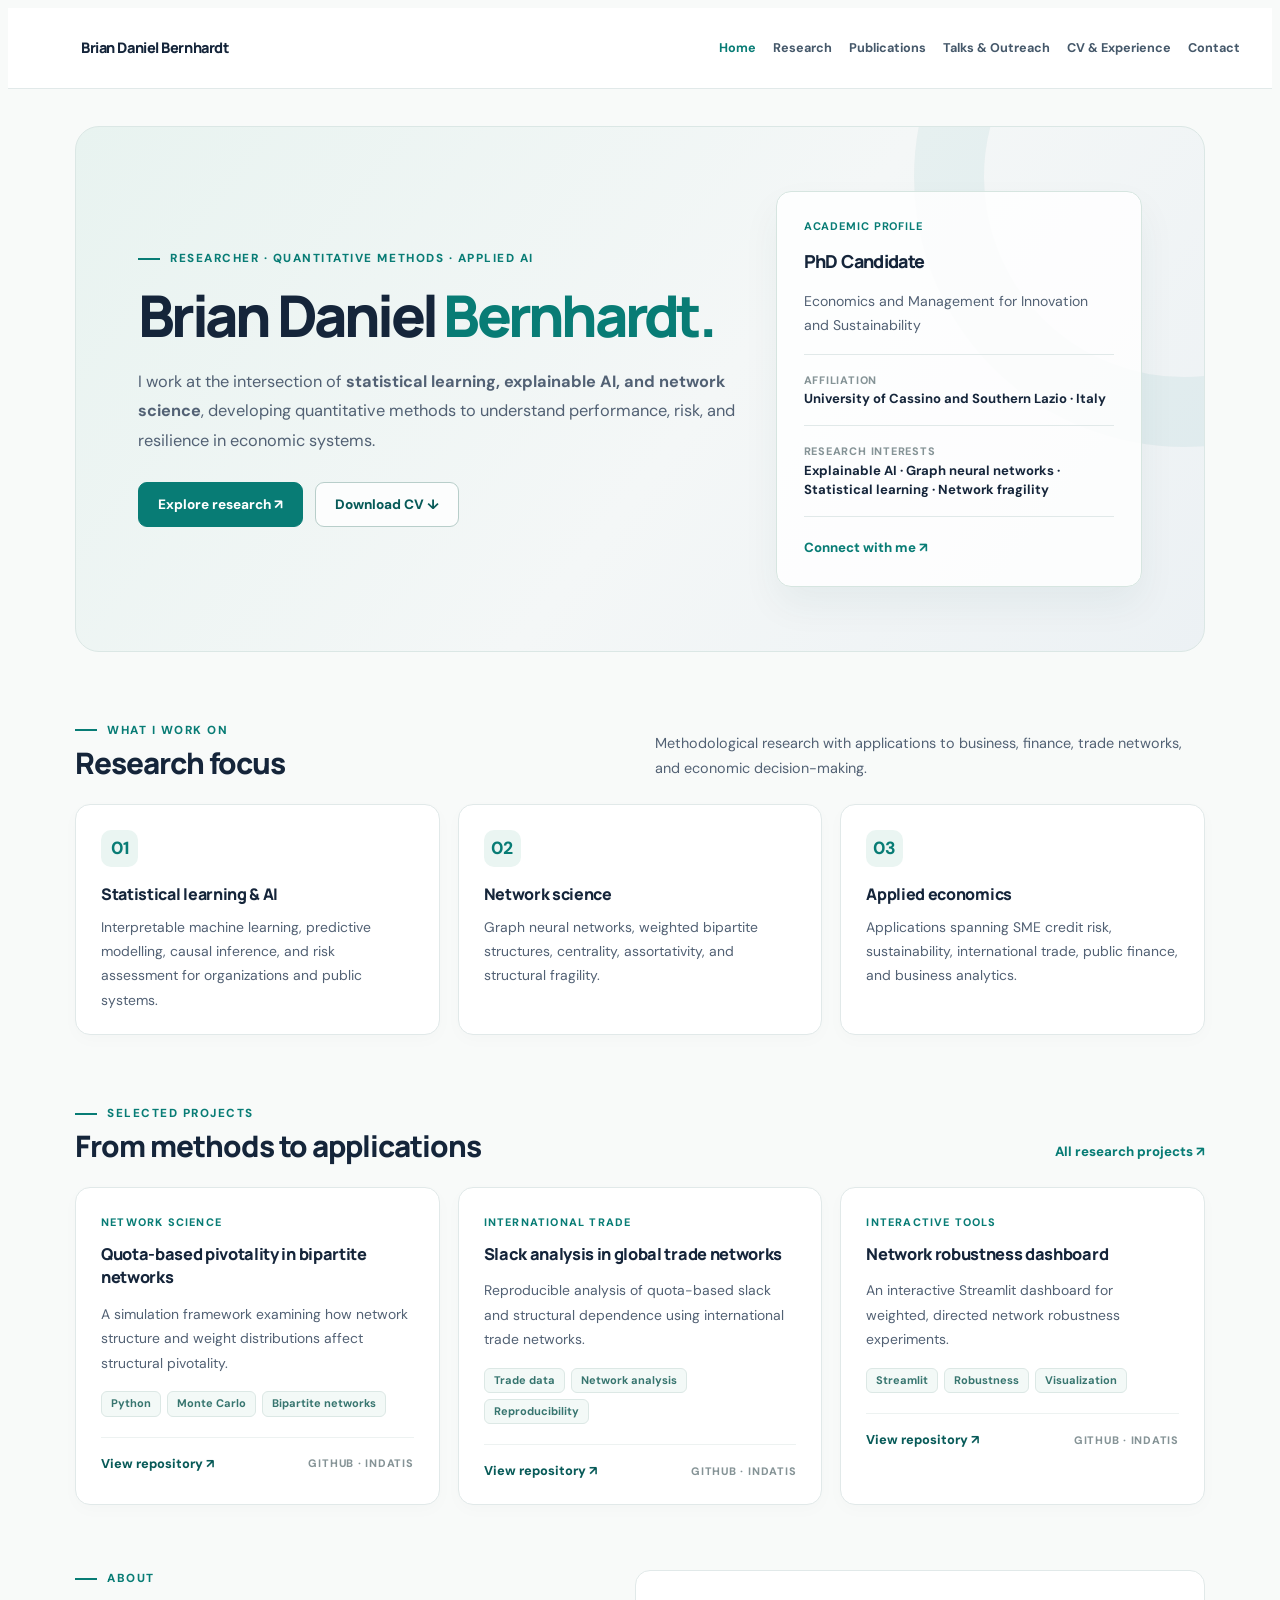
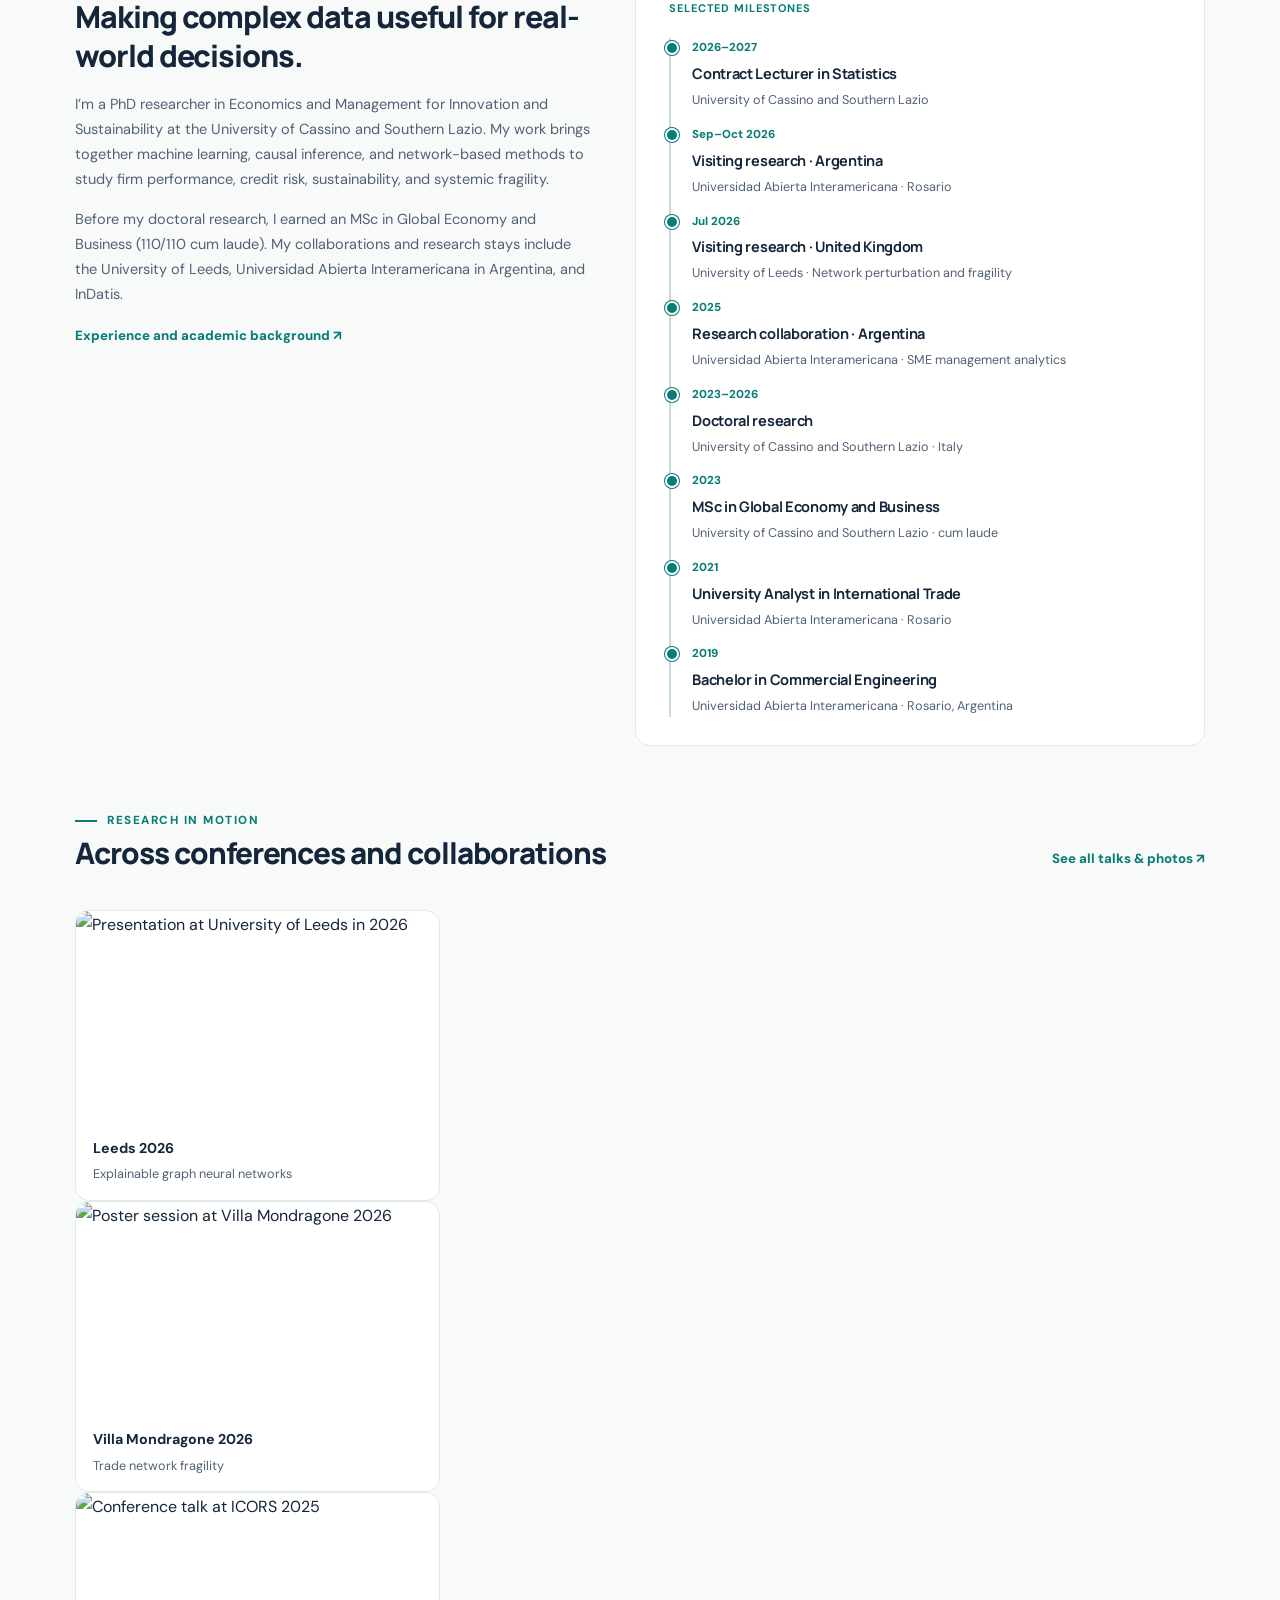
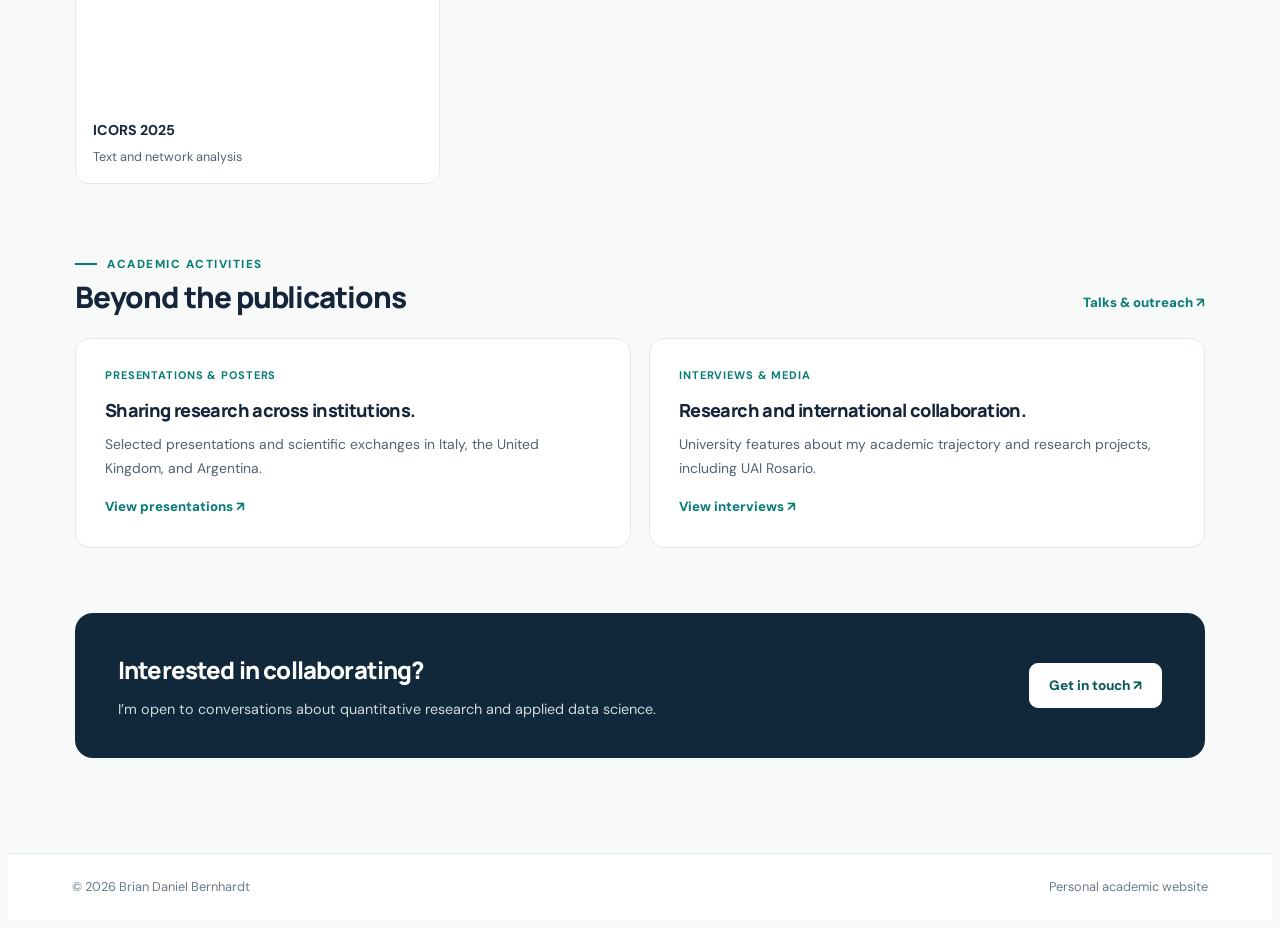
==== index.html @ ac64e8a2 "Add files via upload" ====
<!doctype html><html lang="en"><head><meta charset="utf-8"/><meta name="viewport" content="width=device-width, initial-scale=1"/><meta name="description" content="Academic website of Brian Daniel Bernhardt"/><title>Brian Daniel Bernhardt | Home</title><link rel="icon" href="assets/favicon.svg" type="image/svg+xml"/><link rel="stylesheet" href="styles.css"/><style>.preview-navbar{background:white;border-bottom:1px solid #e1e9e9;min-height:80px;display:flex;align-items:center;position:sticky;top:0;z-index:3}.preview-nav-inner{max-width:1200px;width:100%;margin:auto;display:flex;align-items:center;justify-content:space-between;padding:12px 26px;gap:13px}.preview-nav-brand{display:flex;align-items:center;gap:11px;font-weight:800;color:#15253a;font-family:Manrope,sans-serif;letter-spacing:-.03em;white-space:nowrap;font-size:.91rem}.preview-nav-brand img{width:30px}.preview-nav-links{display:flex;gap:17px;align-items:center}.preview-nav-links a:hover,.preview-nav-links a.active{color:#087c75}.preview-nav-links a{font-size:.79rem;font-weight:700;color:#45586a}.preview-footer{background:white;border-top:1px solid #e1e9e9;padding:22px 5vw;color:#6a7b89;font-size:.8rem;display:flex;justify-content:space-between}@media(max-width:850px){.preview-nav-inner{flex-wrap:wrap;justify-content:center;padding:14px}.preview-nav-links{gap:13px;flex-wrap:wrap;justify-content:center}.preview-nav-brand{font-size:.88rem}.preview-footer{flex-wrap:wrap;gap:5px}}</style></head><body><header class="preview-navbar"><div class="preview-nav-inner"><a class="preview-nav-brand" href="index.html"><img alt="" src="assets/favicon.svg"/>Brian Daniel Bernhardt</a><nav class="preview-nav-links"><a class="active" href="index.html">Home</a><a class="" href="research.html">Research</a><a class="" href="publications.html">Publications</a><a class="" href="talks.html">Talks & Outreach</a><a class="" href="cv.html">CV & Experience</a><a class="" href="contact.html">Contact</a></nav></div></header><main id="quarto-content"><main class="content"><div class="page-frame">
<section class="hero">
<div>
<div class="eyebrow">
Researcher · Quantitative methods · Applied AI
</div>
<h1 class="hero-title">
Brian Daniel <span>Bernhardt.</span>
</h1>
<p class="hero-lead">
I work at the intersection of <strong>statistical learning, explainable
AI, and network science</strong>, developing quantitative methods to
understand performance, risk, and resilience in economic systems.
</p>
<div class="hero-actions">
<a class="btn-primary-site" href="research.html">Explore research
↗</a><a class="btn-secondary-site" href="assets/Brian_Bernhardt_CV_2026.pdf" target="_blank">Download
CV ↓</a>
</div>
</div>
<aside class="hero-aside">
<div class="mono">
Academic profile
</div>
<h3>
PhD Candidate
</h3>
<p>
Economics and Management for Innovation and Sustainability
</p>
<div class="mini-divider">

</div>
<div class="quick-label">
Affiliation
</div>
<div class="quick-value">
University of Cassino and Southern Lazio · Italy
</div>
<div class="mini-divider">

</div>
<div class="quick-label">
Research interests
</div>
<div class="quick-value">
Explainable AI · Graph neural networks · Statistical learning · Network
fragility
</div>
<div class="mini-divider">

</div>
<a href="contact.html" class="section-link">Connect with me ↗</a>
</aside>
</section>
<div class="section-heading">
<div>
<div class="eyebrow">
What I work on
</div>
<h2>
Research focus
</h2>
</div>
<p>
Methodological research with applications to business, finance, trade
networks, and economic decision-making.
</p>
</div>
<div class="card-grid">
<div class="theme-card">
<span class="card-icon">01</span>
<h3>
Statistical learning &amp; AI
</h3>
<p>
Interpretable machine learning, predictive modelling, causal inference,
and risk assessment for organizations and public systems.
</p>
</div>
<div class="theme-card">
<span class="card-icon">02</span>
<h3>
Network science
</h3>
<p>
Graph neural networks, weighted bipartite structures, centrality,
assortativity, and structural fragility.
</p>
</div>
<div class="theme-card">
<span class="card-icon">03</span>
<h3>
Applied economics
</h3>
<p>
Applications spanning SME credit risk, sustainability, international
trade, public finance, and business analytics.
</p>
</div>
</div>
<div class="section-heading">
<div>
<div class="eyebrow">
Selected projects
</div>
<h2>
From methods to applications
</h2>
</div>
<a class="section-link" href="research.html">All research projects ↗</a>
</div>
<div class="card-grid">
<div class="work-card">
<div class="category">
Network science
</div>
<h3>
Quota-based pivotality in bipartite networks
</h3>
<p>
A simulation framework examining how network structure and weight
distributions affect structural pivotality.
</p>
<div class="tags">
<span class="tag">Python</span><span class="tag">Monte Carlo</span><span
class="tag">Bipartite networks</span>
</div>
<div class="card-footer">
<a href="https://github.com/indatis/bipartite-tail-pivotality" target="_blank" rel="noopener">View
repository ↗</a><span class="quick-label">GitHub · Indatis</span>
</div>
</div>
<div class="work-card">
<div class="category">
International trade
</div>
<h3>
Slack analysis in global trade networks
</h3>
<p>
Reproducible analysis of quota-based slack and structural dependence
using international trade networks.
</p>
<div class="tags">
<span class="tag">Trade data</span><span class="tag">Network
analysis</span><span class="tag">Reproducibility</span>
</div>
<div class="card-footer">
<a href="https://github.com/indatis/slack-analysis-trade-networks-2023" target="_blank" rel="noopener">View
repository ↗</a><span class="quick-label">GitHub · Indatis</span>
</div>
</div>
<div class="work-card">
<div class="category">
Interactive tools
</div>
<h3>
Network robustness dashboard
</h3>
<p>
An interactive Streamlit dashboard for weighted, directed network
robustness experiments.
</p>
<div class="tags">
<span class="tag">Streamlit</span><span
class="tag">Robustness</span><span class="tag">Visualization</span>
</div>
<div class="card-footer">
<a href="https://github.com/indatis/network-robustness-dashboard-v2" target="_blank" rel="noopener">View
repository ↗</a><span class="quick-label">GitHub · Indatis</span>
</div>
</div>
</div>
<div class="bio-panel">
<div>
<div class="eyebrow">
About
</div>
<h2>
Making complex data useful for real-world decisions.
</h2>
<p>
I’m a PhD researcher in Economics and Management for Innovation and
Sustainability at the University of Cassino and Southern Lazio. My work
brings together machine learning, causal inference, and network-based
methods to study firm performance, credit risk, sustainability, and
systemic fragility.
</p>
<p>
Before my doctoral research, I earned an MSc in Global Economy and
Business (110/110 cum laude). My collaborations and research stays
include the University of Leeds, Universidad Abierta Interamericana in
Argentina, and InDatis.
</p>
<a class="section-link" href="cv.html">Experience and academic
background ↗</a>
</div>
<aside>
<div class="mono" style="margin-bottom:20px">
Selected milestones
</div>
<div class="milestone">
<div class="year">
2026–2027
</div>
<h4>
Contract Lecturer in Statistics
</h4>
<p>
University of Cassino and Southern Lazio
</p>
</div>
<div class="milestone">
<div class="year">
Sep–Oct 2026
</div>
<h4>
Visiting research · Argentina
</h4>
<p>
Universidad Abierta Interamericana · Rosario
</p>
</div>
<div class="milestone">
<div class="year">
Jul 2026
</div>
<h4>
Visiting research · United Kingdom
</h4>
<p>
University of Leeds · Network perturbation and fragility
</p>
</div>
<div class="milestone">
<div class="year">
2025
</div>
<h4>
Research collaboration · Argentina
</h4>
<p>
Universidad Abierta Interamericana · SME management analytics
</p>
</div>
<div class="milestone">
<div class="year">
2023–2026
</div>
<h4>
Doctoral research
</h4>
<p>
University of Cassino and Southern Lazio · Italy
</p>
</div>
<div class="milestone">
<div class="year">
2023
</div>
<h4>
MSc in Global Economy and Business
</h4>
<p>
University of Cassino and Southern Lazio · cum laude
</p>
</div>
<div class="milestone">
<div class="year">
2021
</div>
<h4>
University Analyst in International Trade
</h4>
<p>
Universidad Abierta Interamericana · Rosario
</p>
</div>
<div class="milestone">
<div class="year">
2019
</div>
<h4>
Bachelor in Commercial Engineering
</h4>
<p>
Universidad Abierta Interamericana · Rosario, Argentina
</p>
</div>
</aside>
</div>
<div class="section-heading home-photo-heading">
<div>
<div class="eyebrow">
Research in motion
</div>
<h2>
Across conferences and collaborations
</h2>
</div>
<a class="section-link" href="talks.html">See all talks &amp; photos
↗</a>
</div>
<div class="home-photo-strip">
<p><a href="talks.html#gallery"><img src="assets/gallery/leeds-workshop-2026.webp" alt="Presentation at University of Leeds in 2026" loading="lazy" style="object-position:center 48%"/><span><strong>Leeds
2026</strong>Explainable graph neural networks</span></a>
<a href="talks.html#gallery"><img src="assets/gallery/villa-mondragone-2026.webp" alt="Poster session at Villa Mondragone 2026" loading="lazy" style="object-position:center 42%"/><span><strong>Villa
Mondragone 2026</strong>Trade network fragility</span></a>
<a href="talks.html#gallery"><img src="assets/gallery/icors-2025.webp" alt="Conference talk at ICORS 2025" loading="lazy" style="object-position:center 48%"/><span><strong>ICORS
2025</strong>Text and network analysis</span></a></p>
</div>
<div class="section-heading talks-teaser-heading">
<div>
<div class="eyebrow">
Academic activities
</div>
<h2>
Beyond the publications
</h2>
</div>
<a class="section-link" href="talks.html">Talks &amp; outreach ↗</a>
</div>
<div class="outreach-teaser">
<div>
<div class="mono">
Presentations &amp; posters
</div>
<h3>
Sharing research across institutions.
</h3>
<p>
Selected presentations and scientific exchanges in Italy, the United
Kingdom, and Argentina.
</p>
<a class="section-link" href="talks.html#presentations">View
presentations ↗</a>
</div>
<div>
<div class="mono">
Interviews &amp; media
</div>
<h3>
Research and international collaboration.
</h3>
<p>
University features about my academic trajectory and research projects,
including UAI Rosario.
</p>
<a class="section-link" href="talks.html#media">View interviews ↗</a>
</div>
</div>
<section class="cta">
<div>
<h2>
Interested in collaborating?
</h2>
<p>
I’m open to conversations about quantitative research and applied data
science.
</p>
</div>
<a class="btn-secondary-site" href="contact.html">Get in touch ↗</a>
</section>
</div>
</main></main><footer class="preview-footer"><span>© 2026 Brian Daniel Bernhardt</span><span>Personal academic website</span></footer></body></html>
---- styles.css ----
@import url('https://fonts.googleapis.com/css2?family=DM+Sans:wght@400;500;600;700&family=Manrope:wght@400;500;600;700;800&display=swap');
:root { --ink: #15253a; --slate: #526174; --muted: #6a7b89; --accent: #087c75; --accent-dark: #075a58; --accent-pale: #eaf5f2; --paper: #f8faf9; --stroke: #e1e9e9; --white: #ffffff; --soft: #f0f5f4; }
html {scroll-behavior:smooth;}
body {background:var(--paper);color:var(--ink);font-family:'DM Sans', system-ui, -apple-system, sans-serif; font-size:16px; line-height:1.72;}
a {color:var(--accent-dark);text-decoration:none;} a:hover {color:#065b55;text-decoration:none;}
h1,h2,h3,h4,h5,.navbar-brand {font-family:'Manrope',sans-serif;letter-spacing:-.035em;}
h1,h2,h3 {font-weight:800;color:var(--ink)}
body .navbar {background:rgba(255,255,255,.97)!important;border-bottom:1px solid var(--stroke);box-shadow:none!important;min-height:77px;padding:.8rem 1.1rem;}
body .navbar .navbar-brand {font-size:1.05rem;font-weight:800;color:var(--ink)!important;letter-spacing:-.03em;}
body .navbar .nav-link {font-size:.88rem;font-weight:700;color:#45586a!important;margin:0 .27rem;}
body .navbar .nav-link:hover, body .navbar .nav-link.active {color:var(--accent)!important;}
body .navbar .navbar-logo {max-height:29px;}
.page-frame {max-width:1130px;margin:0 auto;padding:37px 32px 95px;}
#quarto-content main.content {padding-top:0;padding-bottom:0;}
#quarto-content {min-height:calc(100vh - 155px);}
#title-block-header {display:none;}
body .nav-footer {border-top:1px solid var(--stroke);background:var(--white);color:var(--slate);font-size:.84rem;padding:14px 2rem;}
.eyebrow {display:flex;align-items:center;gap:10px;text-transform:uppercase;color:var(--accent);letter-spacing:.13em;font-size:.73rem;font-weight:800;line-height:1.45;}
.eyebrow:before {content:'';width:22px;height:2px;background:var(--accent);display:inline-block;}
.hero {position:relative;overflow:hidden;background:linear-gradient(128deg,#e8f3f0 0%,#f4f7f7 55%,#ecf1f4 100%);border:1px solid #dbe7e5;border-radius:24px;display:grid;grid-template-columns:1.55fr .95fr;gap:40px;padding:64px 62px;min-height:390px;align-items:center;}
.hero:after {content:'';position:absolute;border-radius:50%;width:400px;height:400px;right:-250px;top:-220px;border:70px solid rgba(8,124,117,.06);pointer-events:none;}
.hero-title {font-family:'Manrope', sans-serif;font-size:clamp(2.4rem,4.5vw,4.45rem);font-weight:800;line-height:1.07;letter-spacing:-.065em;margin:18px 0 20px;color:var(--ink);}
.hero-title span {color:var(--accent);}
.hero-lead {font-size:1.02rem;line-height:1.82;color:var(--slate);max-width:620px;margin-bottom:26px;}
.hero-actions,.action-links {display:flex;gap:12px;flex-wrap:wrap;}
.btn-primary-site,.btn-secondary-site {display:inline-flex;align-items:center;justify-content:center;gap:9px;font-size:.85rem;line-height:1.3;padding:13px 19px;border-radius:9px;border:1px solid var(--accent);font-weight:800;transition:transform .15s ease,background .15s ease;}
.btn-primary-site {background:var(--accent);color:white!important;}
.btn-primary-site:hover {background:var(--accent-dark);transform:translateY(-1px);color:white!important;}
.btn-secondary-site {background:rgba(255,255,255,.8);color:var(--accent-dark)!important;border-color:#b8ceca;}
.btn-secondary-site:hover {background:white;transform:translateY(-1px);}
.hero-aside {position:relative;z-index:1;background:rgba(255,255,255,.85);padding:25px 27px;border:1px solid #d6e5e0;box-shadow:0 18px 38px rgba(16,64,69,.055);border-radius:15px;}
.mono {font-weight:700;letter-spacing:.08em;font-size:.69rem;text-transform:uppercase;color:var(--accent);}
.hero-aside h3 {font-size:1.12rem;margin:10px 0 13px;}
.hero-aside p {font-size:.88rem;color:var(--slate);margin:0 0 13px;line-height:1.7;}
.mini-divider {border-top:1px solid var(--stroke);margin:16px 0;}
.quick-label {font-size:.68rem;font-weight:800;letter-spacing:.07em;text-transform:uppercase;color:#859396;}
.quick-value {font-size:.82rem;color:var(--ink);font-weight:700;line-height:1.5;}
.section-heading {display:flex;justify-content:space-between;align-items:end;gap:16px;margin:70px 0 23px;}
.section-heading h2 {font-size:1.85rem;line-height:1.25;margin:5px 0 0;}
.section-heading p {font-size:.9rem;color:var(--slate);max-width:550px;margin:0;}
.section-link {font-size:.83rem;font-weight:800;color:var(--accent);white-space:nowrap;}
.card-grid {display:grid;grid-template-columns:repeat(3,minmax(0,1fr));gap:18px;}
.card-grid.two {grid-template-columns:repeat(2,minmax(0,1fr));}
.theme-card,.work-card,.text-card {background:white;border:1px solid var(--stroke);border-radius:15px;padding:25px 25px 22px;box-shadow:0 5px 18px rgba(17,35,48,.018);}
.theme-card .card-icon {display:inline-flex;align-items:center;justify-content:center;width:37px;height:37px;border-radius:10px;color:var(--accent);background:var(--accent-pale);font-size:1.1rem;font-weight:800;}
.theme-card h3,.work-card h3,.text-card h3 {font-size:1rem;line-height:1.45;letter-spacing:-.02em;margin:16px 0 9px;}
.theme-card p,.work-card p,.text-card p {color:var(--slate);font-size:.87rem;line-height:1.75;margin:0;}
.work-card .category,.pub-category {font-size:.68rem;letter-spacing:.11em;text-transform:uppercase;color:var(--accent);font-weight:800;}
.work-card h3 {font-size:1.02rem;margin:11px 0 12px;}
.work-card .card-footer {display:flex;justify-content:space-between;align-items:center;gap:12px;margin-top:20px;border-top:1px solid #edf2f1;padding-top:15px;}
.work-card .card-footer a {font-size:.8rem;font-weight:800;}
.tags {display:flex;gap:6px;flex-wrap:wrap;margin:16px 0 4px;}
.tag {border:1px solid #dce8e5;background:#f3f9f7;padding:4px 9px;border-radius:6px;font-weight:700;color:#37756f;font-size:.69rem;line-height:1.4;}
.bio-panel {margin-top:65px;display:grid;grid-template-columns:1fr 1.1fr;gap:42px;align-items:start;}
.bio-panel h2 {font-size:1.9rem;line-height:1.26;margin:11px 0 17px;}
.bio-panel p {color:var(--slate);font-size:.91rem;}
.bio-panel aside {background:white;border:1px solid var(--stroke);padding:28px 33px;border-radius:15px;}
.milestone {position:relative;padding-left:21px;border-left:2px solid #c8dbd8;margin:0;padding-bottom:19px;}
.milestone:last-child {padding-bottom:0;}
.milestone:before {content:'';position:absolute;left:-6px;top:3px;width:10px;height:10px;background:var(--accent);border:2px solid white;border-radius:100%;box-shadow:0 0 0 1px var(--accent);}
.milestone .year {font-size:.72rem;font-weight:800;color:var(--accent);}
.milestone h4 {font-size:.91rem;margin:3px 0 3px;letter-spacing:-.02em;}
.milestone p {font-size:.79rem;margin:0;color:var(--slate);}
.cta {margin-top:65px;background:#10283a;border-radius:18px;color:white;padding:36px 43px;display:flex;align-items:center;justify-content:space-between;gap:25px;}
.cta h2 {color:white;font-size:1.5rem;margin:0 0 7px;}
.cta p {margin:0;color:#cedbdf;font-size:.9rem;}
.cta .btn-secondary-site {background:white;border-color:white;white-space:nowrap;}
.page-intro {padding:38px 0 13px;max-width:830px;}
.page-intro h1 {font-size:clamp(2.3rem,4.3vw,3.6rem);line-height:1.14;margin:16px 0;}
.page-intro p {font-size:1.05rem;color:var(--slate);line-height:1.8;margin:0;}
.note-band {background:#edf5f3;border:1px solid #d9e9e5;border-left:4px solid var(--accent);border-radius:11px;padding:18px 24px;color:#325954;font-size:.87rem;margin:29px 0 33px;}
.article-group {margin-top:46px;}
.article-group h2 {font-size:1.45rem;margin:0 0 6px;}
.group-intro {font-size:.89rem;color:var(--slate);margin-bottom:19px;}
.pub-list {display:flex;flex-direction:column;gap:12px;}
.pub-entry {background:white;border:1px solid var(--stroke);border-radius:12px;padding:21px 25px;display:grid;grid-template-columns:60px 1fr;gap:13px;}
.pub-year {font-family:Manrope,sans-serif;font-weight:800;color:var(--accent);font-size:.88rem;padding-top:3px;}
.pub-entry h3 {font-size:.96rem;line-height:1.55;margin:0 0 5px;letter-spacing:-.013em;}
.pub-entry .authors {font-size:.83rem;color:#536173;margin:0 0 5px;}
.pub-entry .venue {font-size:.81rem;color:var(--muted);font-style:italic;margin:0;}
.pub-entry .pub-links {font-size:.78rem;font-weight:800;margin-top:9px;}
.pub-entry .pub-links a {margin-right:14px;}
.pub-entry .status-pill {display:inline-block;border-radius:5px;background:#edf3f8;font-size:.68rem;line-height:1.3;padding:4px 7px;margin-top:9px;color:#5c6e83;font-weight:800;}
.res-grid {display:grid;grid-template-columns:repeat(2,minmax(0,1fr));gap:17px;margin-top:23px;}
.res-card {background:white;border:1px solid var(--stroke);border-radius:14px;padding:24px 25px;}
.res-card .res-top {font-size:.73rem;color:var(--accent);font-weight:800;text-transform:uppercase;letter-spacing:.08em;margin:0 0 9px;}
.res-card h3 {font-size:1.01rem;line-height:1.42;margin:0 0 11px;}
.res-card p {font-size:.87rem;color:var(--slate);margin:0;}
.res-card .res-link {font-size:.8rem;font-weight:800;display:inline-block;margin-top:15px;}
.cv-callout {display:flex;align-items:center;justify-content:space-between;gap:22px;padding:28px 32px;background:linear-gradient(120deg,#e7f3f0,#f4f8f8);border:1px solid #daeae6;border-radius:14px;margin:26px 0 48px;}
.cv-callout h3 {font-size:1.08rem;margin:0 0 7px;}
.cv-callout p {font-size:.88rem;color:var(--slate);margin:0;}
.timeline {border-left:2px solid #d9e4e2;margin-left:6px;}
.timeline-item {position:relative;padding:0 0 29px 27px;}
.timeline-item:before {content:'';width:10px;height:10px;position:absolute;left:-6px;top:7px;background:var(--accent);border-radius:50%;border:2px solid white;box-shadow:0 0 0 1px #9fc9c3;}
.timeline-item:last-child {padding-bottom:0;}
.timeline-item .time {color:var(--accent);font-size:.75rem;font-weight:800;}
.timeline-item h3 {font-size:.98rem;margin:3px 0 3px;}
.timeline-item strong {font-size:.84rem;color:#42576a;}
.timeline-item p {font-size:.85rem;color:var(--slate);margin:5px 0 0;}
.info-pair {border-top:1px solid var(--stroke);padding:17px 0;}
.info-pair:first-child {border-top:0;}
.info-pair h4 {font-size:.92rem;margin:0 0 5px;}
.info-pair p {color:var(--slate);font-size:.83rem;margin:0;}
.contact-grid {display:grid;grid-template-columns:repeat(2,minmax(0,1fr));gap:17px;margin:36px 0 43px;}
.contact-card {background:white;border:1px solid var(--stroke);border-radius:14px;padding:28px 30px;}
.contact-card .contact-icon {color:var(--accent);font-size:.9rem;font-weight:900;}
.contact-card h3 {font-size:1rem;margin:14px 0 6px;}
.contact-card p {color:var(--slate);font-size:.84rem;margin:0 0 14px;}
.contact-card a {font-size:.85rem;font-weight:800;word-break:break-word;}
@media(min-width:1200px){body.page-layout-full #quarto-content main.content {max-width:100%;}}
@media(max-width:950px){.hero{grid-template-columns:1fr;padding:40px 36px;gap:26px}.hero-aside{max-width:550px}.card-grid{grid-template-columns:1fr 1fr}.bio-panel{gap:25px}.page-frame{padding:29px 22px 75px}}
@media(max-width:670px){.page-frame{padding:20px 15px 60px}.hero{padding:32px 24px;border-radius:17px}.hero-title{font-size:2.7rem}.hero-lead{font-size:.96rem}.card-grid,.card-grid.two,.res-grid,.bio-panel,.contact-grid{grid-template-columns:1fr}.section-heading{margin-top:47px;align-items:start;flex-direction:column}.section-heading h2{font-size:1.55rem}.cta{margin-top:43px;flex-direction:column;align-items:flex-start;padding:28px 25px}.pub-entry{grid-template-columns:1fr;gap:3px;padding:19px}.cv-callout{flex-direction:column;align-items:start}.page-intro h1{font-size:2.3rem}.hero-actions .btn-primary-site,.hero-actions .btn-secondary-site{font-size:.79rem}.hero-aside{padding:22px}}

/* Talks and outreach, and compact homepage teaser */
.bio-panel aside .milestone { padding-bottom:14px; }
.bio-panel aside .milestone:last-child {padding-bottom:0;}
.talks-teaser-heading {margin-top:56px;}
.outreach-teaser{display:grid;grid-template-columns:repeat(2,minmax(0,1fr));gap:18px;}
.outreach-teaser>div {background:#fff;border:1px solid var(--stroke);border-radius:15px;padding:27px 29px;}
.outreach-teaser h3{font-size:1.13rem;margin:10px 0 7px;}
.outreach-teaser p{font-size:.87rem;color:var(--slate);margin:0 0 12px;}
.talks-grid{display:grid;grid-template-columns:repeat(2,minmax(0,1fr));gap:17px;margin-top:15px;}
.talk-card{background:white;border:1px solid var(--stroke);border-radius:15px;padding:25px 27px;display:flex;flex-direction:column;gap:0;}
.talk-top{display:flex;justify-content:space-between;align-items:center;gap:13px;}
.talk-number{font-family:Manrope,sans-serif;font-size:1.65rem;font-weight:800;letter-spacing:-.05em;color:#b9cfcb;line-height:1;}
.talk-type{font-size:.69rem;letter-spacing:.04em;font-weight:800;background:#eff7f5;color:var(--accent);border-radius:100px;padding:5px 11px;}
.talk-meta{margin-top:19px;color:var(--accent);font-weight:800;text-transform:uppercase;letter-spacing:.08em;font-size:.69rem;}
.talk-card h3{font-size:1.11rem;line-height:1.35;margin:8px 0 11px;}
.talk-title{color:var(--ink);font-size:.91rem;font-weight:650;line-height:1.55;}
.talk-venue{color:var(--muted);font-size:.79rem;margin-top:auto;padding-top:13px;}
.editorial-strip{margin-top:42px;padding:31px 35px;border:1px solid #d7e8e4;background:linear-gradient(120deg,#eaf5f2,#f7faf9);border-radius:16px;}
.editorial-strip h3{font-size:1.24rem;margin:11px 0 6px;}
.editorial-strip p{font-size:.88rem;color:var(--slate);max-width:770px;}
.media-grid{display:grid;grid-template-columns:1.3fr 1fr;gap:18px;}
.media-feature{background:#fff;border:1px solid var(--stroke);border-radius:15px;padding:29px 29px 31px;}
.media-date{font-size:.71rem;color:var(--accent);text-transform:uppercase;letter-spacing:.07em;font-weight:800;}
.media-feature h3{font-size:1.08rem;line-height:1.43;margin:13px 0;}
.media-feature p{font-size:.86rem;color:var(--slate);margin:0 0 16px;}
/* The following gallery styles are ready when real, permission-cleared event photos are supplied. */
.photo-gallery{margin-top:24px;display:grid;grid-template-columns:repeat(3,minmax(0,1fr));gap:17px;}
.photo-story{margin:0;background:#fff;border:1px solid var(--stroke);border-radius:13px;overflow:hidden;}
.photo-story img{display:block;width:100%;height:205px;object-fit:cover;}
.photo-story figcaption{padding:14px 16px;color:var(--slate);font-size:.81rem;line-height:1.55;}
.photo-story strong{display:block;font-weight:800;color:var(--ink);margin-bottom:3px;}
@media(max-width:760px){.talks-grid,.media-grid,.outreach-teaser{grid-template-columns:1fr}.photo-gallery{grid-template-columns:repeat(2,minmax(0,1fr))}.editorial-strip{padding:24px}}
@media(max-width:520px){.photo-gallery{grid-template-columns:1fr}}

/* V3: documented academic photography */
.photo-feature-strip{display:grid;grid-template-columns:1.12fr 1fr;overflow:hidden;background:#123043;border-radius:18px;margin:25px 0 26px;min-height:295px;}
.photo-feature-strip .feature-image{min-height:290px;overflow:hidden;}
.photo-feature-strip .feature-image img{height:100%;width:100%;object-fit:cover;display:block;}
.photo-feature-copy{align-self:center;padding:33px 40px;color:white;}
.photo-feature-copy .eyebrow{color:#8dd5cd;}
.photo-feature-copy h2{color:white;font-size:clamp(1.35rem,2.6vw,2.15rem);line-height:1.22;margin:12px 0 15px;letter-spacing:-.03em;}
.photo-feature-copy p{color:#dce8e8;font-size:.9rem;line-height:1.75;margin:0 0 17px;}
.feature-location{color:#a9d8d3;font-size:.75rem;font-weight:800;}
.photo-story{transition:transform .15s ease,box-shadow .15s ease;}
.photo-story:hover{transform:translateY(-3px);box-shadow:0 11px 27px rgba(22,49,61,.09);}
.photo-story a{display:block;overflow:hidden;background:#eef3f2;}
.photo-story img{height:235px;transition:transform .25s ease;}
.photo-story a:hover img{transform:scale(1.035);}
.photo-story figcaption{padding:15px 17px 19px;}
.photo-story .photo-meta{display:block;color:var(--accent);text-transform:uppercase;letter-spacing:.06em;font-size:.64rem;font-weight:800;margin-bottom:8px;}
.photo-story strong{font-size:.91rem;line-height:1.38;margin-bottom:5px;}
.photo-caption{display:block;font-size:.79rem;line-height:1.58;color:var(--slate);min-height:53px;}
.photo-type{display:inline-block;margin-top:11px;color:#43736c;background:#eff7f5;padding:4px 9px;border-radius:6px;font-size:.65rem;font-weight:800;}
.degree-image-panel{display:flex;align-items:center;gap:30px;margin:31px 0 43px;border:1px solid var(--stroke);border-radius:17px;background:#f0f6f5;overflow:hidden;}
.degree-image-panel img{width:190px;height:205px;object-fit:cover;object-position:center 37%;flex-shrink:0;}
.degree-image-info{padding:20px 25px 20px 0;}
.degree-image-info h3{font-size:1.16rem;margin:12px 0 7px;}
.degree-image-info p{font-size:.84rem;color:var(--slate);margin:0;}
.home-photo-heading{margin-top:66px;}
.home-photo-strip{display:grid;grid-template-columns:repeat(3,minmax(0,1fr));gap:17px;}
.home-photo-strip a{display:block;background:#fff;border:1px solid var(--stroke);border-radius:14px;overflow:hidden;color:var(--ink);}
.home-photo-strip img{display:block;width:100%;height:210px;object-fit:cover;}
.home-photo-strip span{display:block;padding:15px 17px;font-size:.79rem;color:var(--slate);}
.home-photo-strip span strong{display:block;color:var(--ink);font-size:.89rem;margin-bottom:3px;}
@media(max-width:870px){.photo-feature-strip{grid-template-columns:1fr 1fr}.photo-feature-copy{padding:27px;}.photo-gallery{grid-template-columns:repeat(2,minmax(0,1fr));}.home-photo-strip img{height:175px;}}
@media(max-width:670px){.photo-feature-strip{grid-template-columns:1fr;}.photo-feature-strip .feature-image{height:260px;min-height:0;}.photo-feature-copy{padding:28px;}.photo-gallery,.home-photo-strip{grid-template-columns:1fr;}.photo-story img{height:260px;}.photo-caption{min-height:0;}.home-photo-strip img{height:260px;}.degree-image-panel{gap:14px;}.degree-image-panel img{width:135px;height:190px;}.degree-image-info{padding:14px 16px 14px 0;}.degree-image-info h3{font-size:1rem;}}
@media(max-width:380px){.degree-image-panel{display:block}.degree-image-panel img{width:100%;height:230px;object-position:center 35%;}.degree-image-info{padding:17px}}
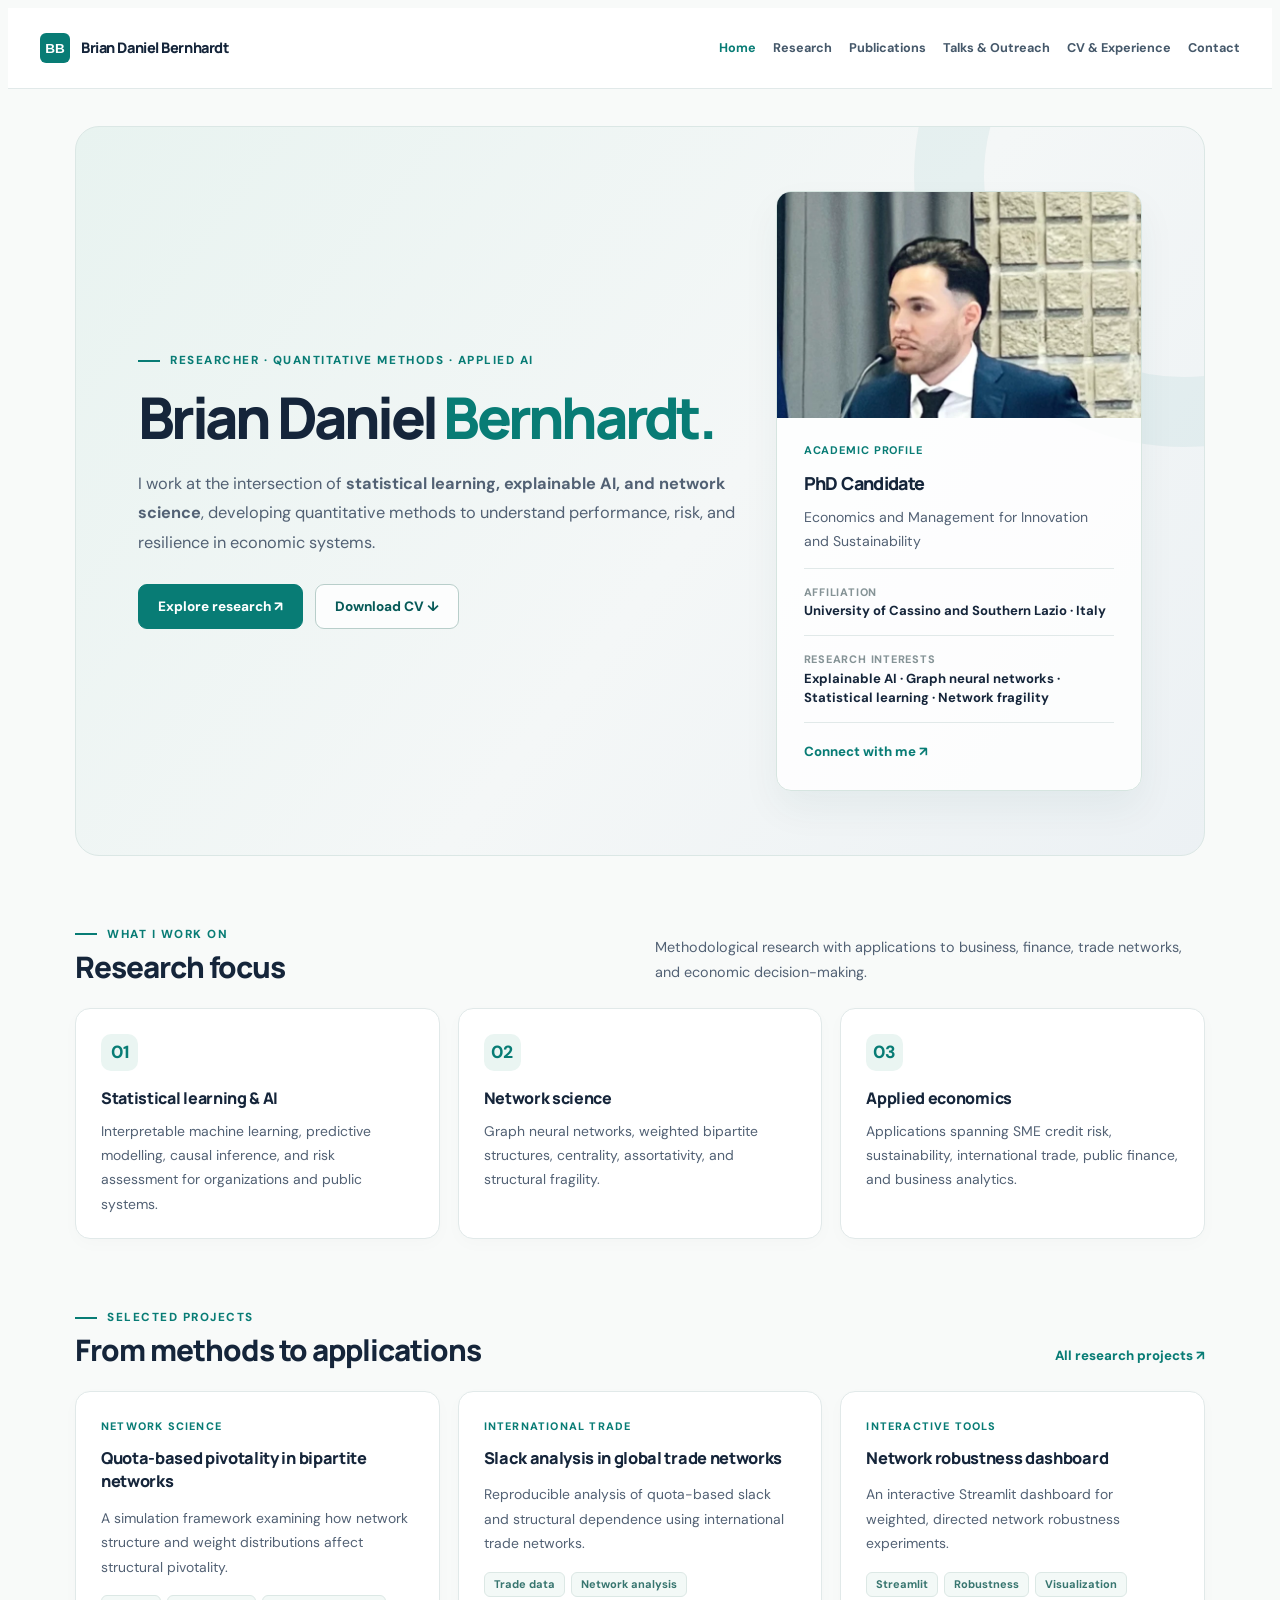
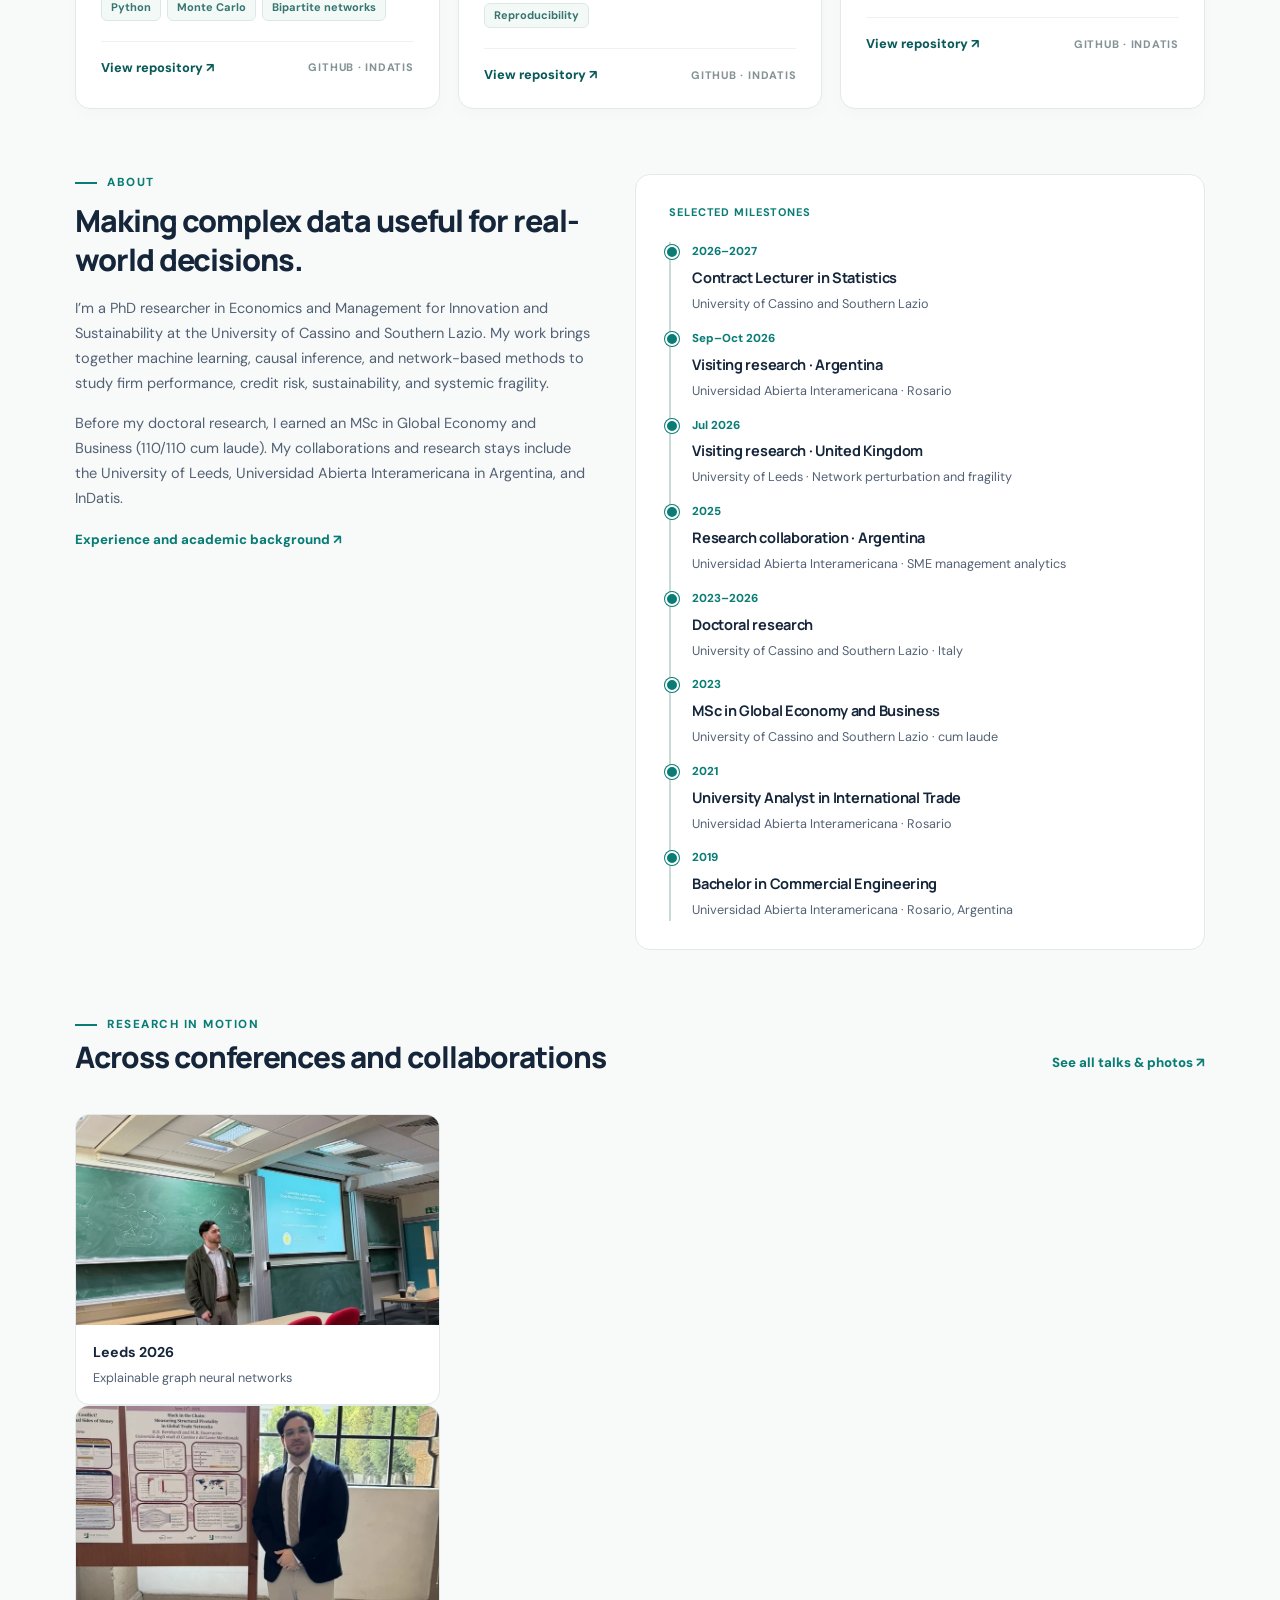
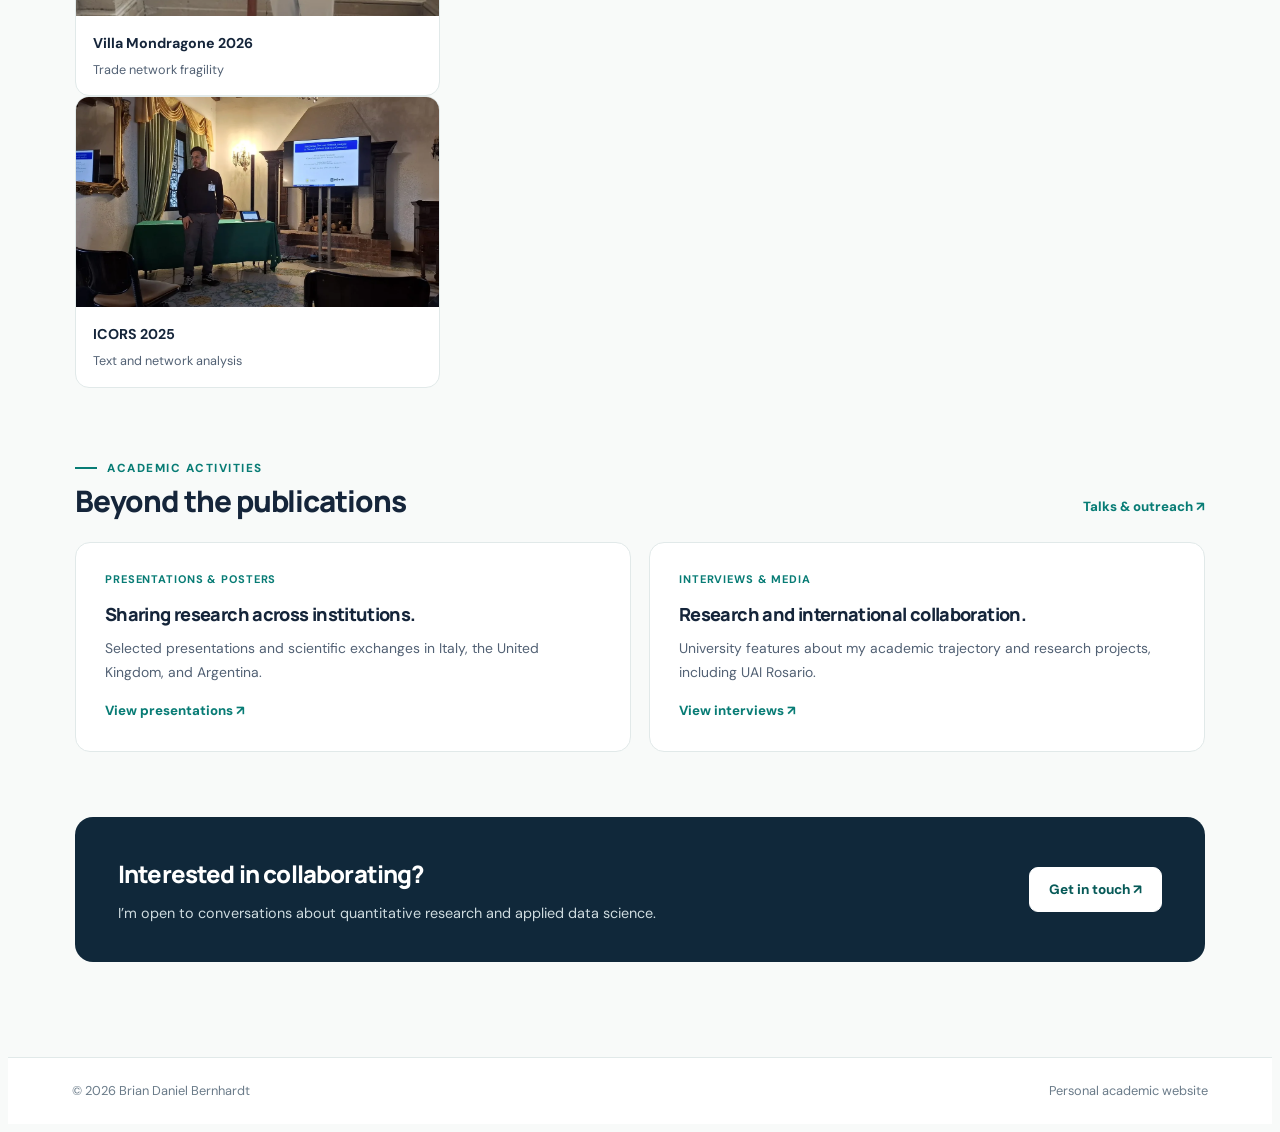
==== commit 0674d7cf: "Add files via upload" ====
--- a/index.html
+++ b/index.html
@@ -1,4 +1,5 @@
-<!doctype html><html lang="en"><head><meta charset="utf-8"/><meta name="viewport" content="width=device-width, initial-scale=1"/><meta name="description" content="Academic website of Brian Daniel Bernhardt"/><title>Brian Daniel Bernhardt | Home</title><link rel="icon" href="assets/favicon.svg" type="image/svg+xml"/><link rel="stylesheet" href="styles.css"/><style>.preview-navbar{background:white;border-bottom:1px solid #e1e9e9;min-height:80px;display:flex;align-items:center;position:sticky;top:0;z-index:3}.preview-nav-inner{max-width:1200px;width:100%;margin:auto;display:flex;align-items:center;justify-content:space-between;padding:12px 26px;gap:13px}.preview-nav-brand{display:flex;align-items:center;gap:11px;font-weight:800;color:#15253a;font-family:Manrope,sans-serif;letter-spacing:-.03em;white-space:nowrap;font-size:.91rem}.preview-nav-brand img{width:30px}.preview-nav-links{display:flex;gap:17px;align-items:center}.preview-nav-links a:hover,.preview-nav-links a.active{color:#087c75}.preview-nav-links a{font-size:.79rem;font-weight:700;color:#45586a}.preview-footer{background:white;border-top:1px solid #e1e9e9;padding:22px 5vw;color:#6a7b89;font-size:.8rem;display:flex;justify-content:space-between}@media(max-width:850px){.preview-nav-inner{flex-wrap:wrap;justify-content:center;padding:14px}.preview-nav-links{gap:13px;flex-wrap:wrap;justify-content:center}.preview-nav-brand{font-size:.88rem}.preview-footer{flex-wrap:wrap;gap:5px}}</style></head><body><header class="preview-navbar"><div class="preview-nav-inner"><a class="preview-nav-brand" href="index.html"><img alt="" src="assets/favicon.svg"/>Brian Daniel Bernhardt</a><nav class="preview-nav-links"><a class="active" href="index.html">Home</a><a class="" href="research.html">Research</a><a class="" href="publications.html">Publications</a><a class="" href="talks.html">Talks & Outreach</a><a class="" href="cv.html">CV & Experience</a><a class="" href="contact.html">Contact</a></nav></div></header><main id="quarto-content"><main class="content"><div class="page-frame">
+<!DOCTYPE html>
+<html lang="en"><head><meta charset="utf-8"/><meta content="width=device-width, initial-scale=1" name="viewport"/><meta content="Academic website of Brian Daniel Bernhardt" name="description"/><title>Brian Daniel Bernhardt | Home</title><link href="assets/favicon.svg" rel="icon" type="image/svg+xml"/><link href="styles.css" rel="stylesheet"/><style>.preview-navbar{background:white;border-bottom:1px solid #e1e9e9;min-height:80px;display:flex;align-items:center;position:sticky;top:0;z-index:3}.preview-nav-inner{max-width:1200px;width:100%;margin:auto;display:flex;align-items:center;justify-content:space-between;padding:12px 26px;gap:13px}.preview-nav-brand{display:flex;align-items:center;gap:11px;font-weight:800;color:#15253a;font-family:Manrope,sans-serif;letter-spacing:-.03em;white-space:nowrap;font-size:.91rem}.preview-nav-brand img{width:30px}.preview-nav-links{display:flex;gap:17px;align-items:center}.preview-nav-links a:hover,.preview-nav-links a.active{color:#087c75}.preview-nav-links a{font-size:.79rem;font-weight:700;color:#45586a}.preview-footer{background:white;border-top:1px solid #e1e9e9;padding:22px 5vw;color:#6a7b89;font-size:.8rem;display:flex;justify-content:space-between}@media(max-width:850px){.preview-nav-inner{flex-wrap:wrap;justify-content:center;padding:14px}.preview-nav-links{gap:13px;flex-wrap:wrap;justify-content:center}.preview-nav-brand{font-size:.88rem}.preview-footer{flex-wrap:wrap;gap:5px}}</style></head><body><header class="preview-navbar"><div class="preview-nav-inner"><a class="preview-nav-brand" href="index.html"><img alt="" src="assets/favicon.svg"/>Brian Daniel Bernhardt</a><nav class="preview-nav-links"><a class="active" href="index.html">Home</a><a class="" href="research.html">Research</a><a class="" href="publications.html">Publications</a><a class="" href="talks.html">Talks &amp; Outreach</a><a class="" href="cv.html">CV &amp; Experience</a><a class="" href="contact.html">Contact</a></nav></div></header><main id="quarto-content"><main class="content"><div class="page-frame">
 <section class="hero">
 <div>
 <div class="eyebrow">
@@ -18,7 +19,7 @@
 CV ↓</a>
 </div>
 </div>
-<aside class="hero-aside">
+<aside class="hero-aside"><img alt="Brian Daniel Bernhardt speaking at an academic event" class="hero-portrait" decoding="async" fetchpriority="high" src="assets/hero-speaking.webp"/><div class="hero-profile-details">
 <div class="mono">
 Academic profile
 </div>
@@ -29,7 +30,6 @@
 Economics and Management for Innovation and Sustainability
 </p>
 <div class="mini-divider">
-
 </div>
 <div class="quick-label">
 Affiliation
@@ -38,7 +38,6 @@
 University of Cassino and Southern Lazio · Italy
 </div>
 <div class="mini-divider">
-
 </div>
 <div class="quick-label">
 Research interests
@@ -48,10 +47,9 @@
 fragility
 </div>
 <div class="mini-divider">
-
-</div>
-<a href="contact.html" class="section-link">Connect with me ↗</a>
-</aside>
+</div>
+<a class="section-link" href="contact.html">Connect with me ↗</a>
+</div></aside>
 </section>
 <div class="section-heading">
 <div>
@@ -123,11 +121,10 @@
 distributions affect structural pivotality.
 </p>
 <div class="tags">
-<span class="tag">Python</span><span class="tag">Monte Carlo</span><span
-class="tag">Bipartite networks</span>
+<span class="tag">Python</span><span class="tag">Monte Carlo</span><span class="tag">Bipartite networks</span>
 </div>
 <div class="card-footer">
-<a href="https://github.com/indatis/bipartite-tail-pivotality" target="_blank" rel="noopener">View
+<a href="https://github.com/indatis/bipartite-tail-pivotality" rel="noopener" target="_blank">View
 repository ↗</a><span class="quick-label">GitHub · Indatis</span>
 </div>
 </div>
@@ -147,7 +144,7 @@
 analysis</span><span class="tag">Reproducibility</span>
 </div>
 <div class="card-footer">
-<a href="https://github.com/indatis/slack-analysis-trade-networks-2023" target="_blank" rel="noopener">View
+<a href="https://github.com/indatis/slack-analysis-trade-networks-2023" rel="noopener" target="_blank">View
 repository ↗</a><span class="quick-label">GitHub · Indatis</span>
 </div>
 </div>
@@ -163,11 +160,10 @@
 robustness experiments.
 </p>
 <div class="tags">
-<span class="tag">Streamlit</span><span
-class="tag">Robustness</span><span class="tag">Visualization</span>
+<span class="tag">Streamlit</span><span class="tag">Robustness</span><span class="tag">Visualization</span>
 </div>
 <div class="card-footer">
-<a href="https://github.com/indatis/network-robustness-dashboard-v2" target="_blank" rel="noopener">View
+<a href="https://github.com/indatis/network-robustness-dashboard-v2" rel="noopener" target="_blank">View
 repository ↗</a><span class="quick-label">GitHub · Indatis</span>
 </div>
 </div>
@@ -303,11 +299,11 @@
 ↗</a>
 </div>
 <div class="home-photo-strip">
-<p><a href="talks.html#gallery"><img src="assets/gallery/leeds-workshop-2026.webp" alt="Presentation at University of Leeds in 2026" loading="lazy" style="object-position:center 48%"/><span><strong>Leeds
+<p><a href="talks.html#gallery"><img alt="Presentation at University of Leeds in 2026" loading="lazy" src="assets/gallery/leeds-workshop-2026.webp" style="object-position:center 48%"/><span><strong>Leeds
 2026</strong>Explainable graph neural networks</span></a>
-<a href="talks.html#gallery"><img src="assets/gallery/villa-mondragone-2026.webp" alt="Poster session at Villa Mondragone 2026" loading="lazy" style="object-position:center 42%"/><span><strong>Villa
+<a href="talks.html#gallery"><img alt="Poster session at Villa Mondragone 2026" loading="lazy" src="assets/gallery/villa-mondragone-2026.webp" style="object-position:center 42%"/><span><strong>Villa
 Mondragone 2026</strong>Trade network fragility</span></a>
-<a href="talks.html#gallery"><img src="assets/gallery/icors-2025.webp" alt="Conference talk at ICORS 2025" loading="lazy" style="object-position:center 48%"/><span><strong>ICORS
+<a href="talks.html#gallery"><img alt="Conference talk at ICORS 2025" loading="lazy" src="assets/gallery/icors-2025.webp" style="object-position:center 48%"/><span><strong>ICORS
 2025</strong>Text and network analysis</span></a></p>
 </div>
 <div class="section-heading talks-teaser-heading">
--- a/styles.css
+++ b/styles.css
@@ -179,3 +179,14 @@
 @media(max-width:870px){.photo-feature-strip{grid-template-columns:1fr 1fr}.photo-feature-copy{padding:27px;}.photo-gallery{grid-template-columns:repeat(2,minmax(0,1fr));}.home-photo-strip img{height:175px;}}
 @media(max-width:670px){.photo-feature-strip{grid-template-columns:1fr;}.photo-feature-strip .feature-image{height:260px;min-height:0;}.photo-feature-copy{padding:28px;}.photo-gallery,.home-photo-strip{grid-template-columns:1fr;}.photo-story img{height:260px;}.photo-caption{min-height:0;}.home-photo-strip img{height:260px;}.degree-image-panel{gap:14px;}.degree-image-panel img{width:135px;height:190px;}.degree-image-info{padding:14px 16px 14px 0;}.degree-image-info h3{font-size:1rem;}}
 @media(max-width:380px){.degree-image-panel{display:block}.degree-image-panel img{width:100%;height:230px;object-position:center 35%;}.degree-image-info{padding:17px}}
+
+
+/* V4: personalized first-screen speaking photo */
+.hero-aside {padding:0;overflow:hidden;align-self:center;}
+.hero-portrait {display:block;width:100%;height:226px;object-fit:cover;object-position:center 36%;background:#dfe8e7;}
+.hero-profile-details {padding:23px 27px 25px;}
+.hero-profile-details .mini-divider {margin:14px 0;}
+.hero-profile-details h3 {margin:8px 0 7px;}
+.hero-profile-details p {margin-bottom:8px;}
+@media(max-width:950px){.hero-aside{max-width:650px;}.hero-portrait{height:260px;}}
+@media(max-width:670px){.hero-portrait{height:230px;}.hero-profile-details{padding:20px 22px 23px;}.hero{gap:22px;}}
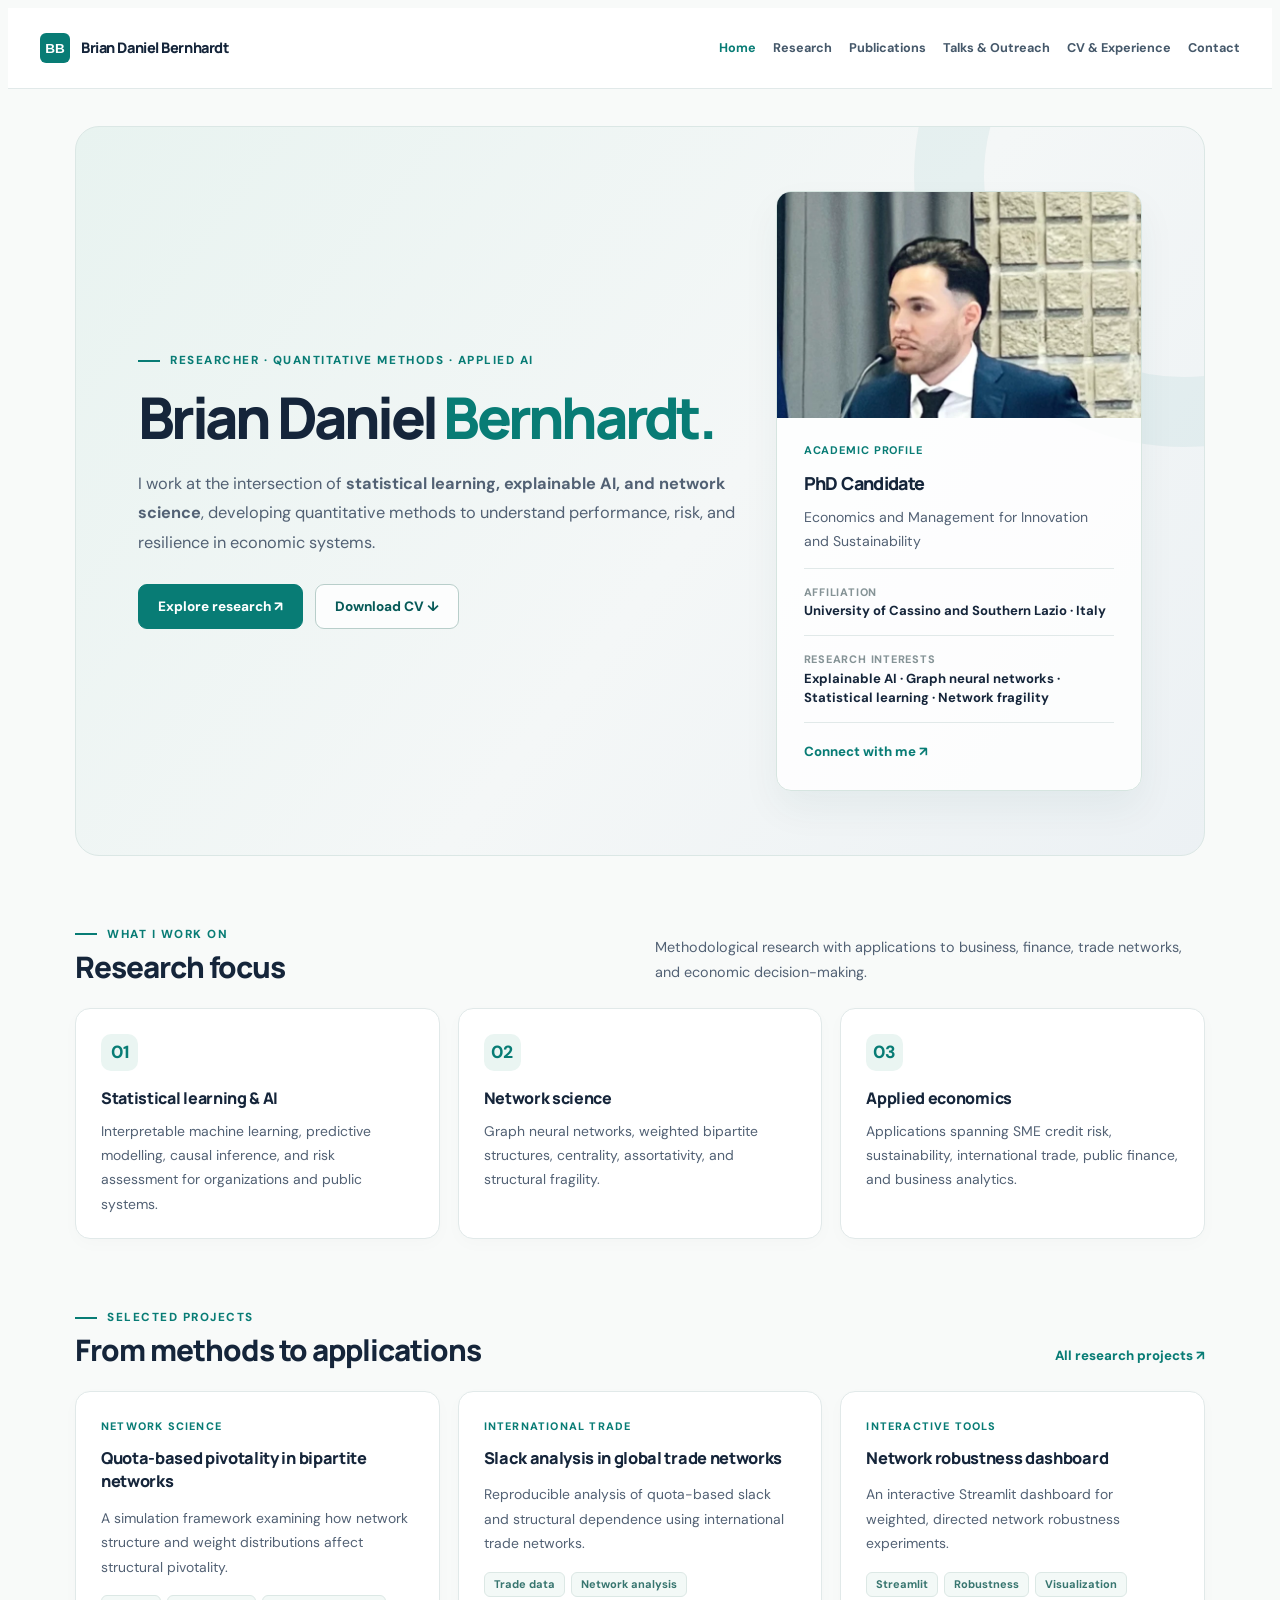
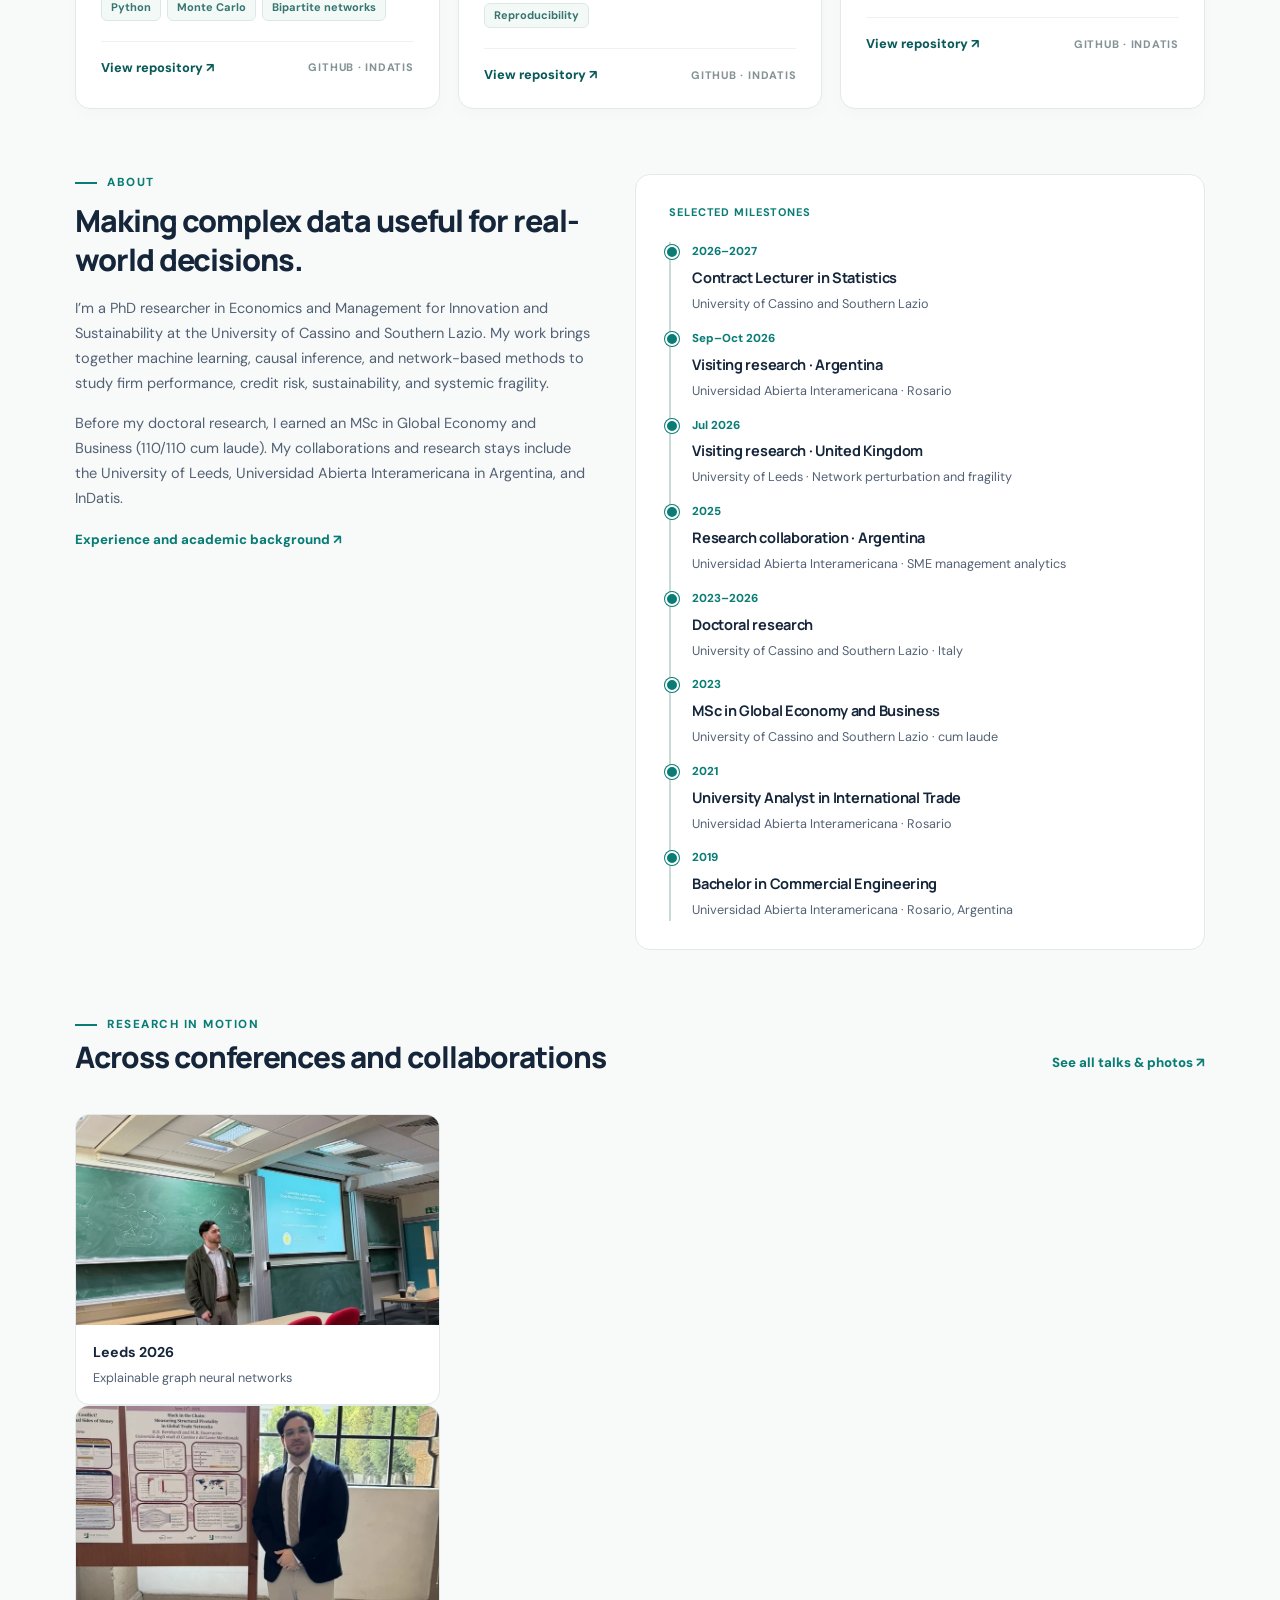
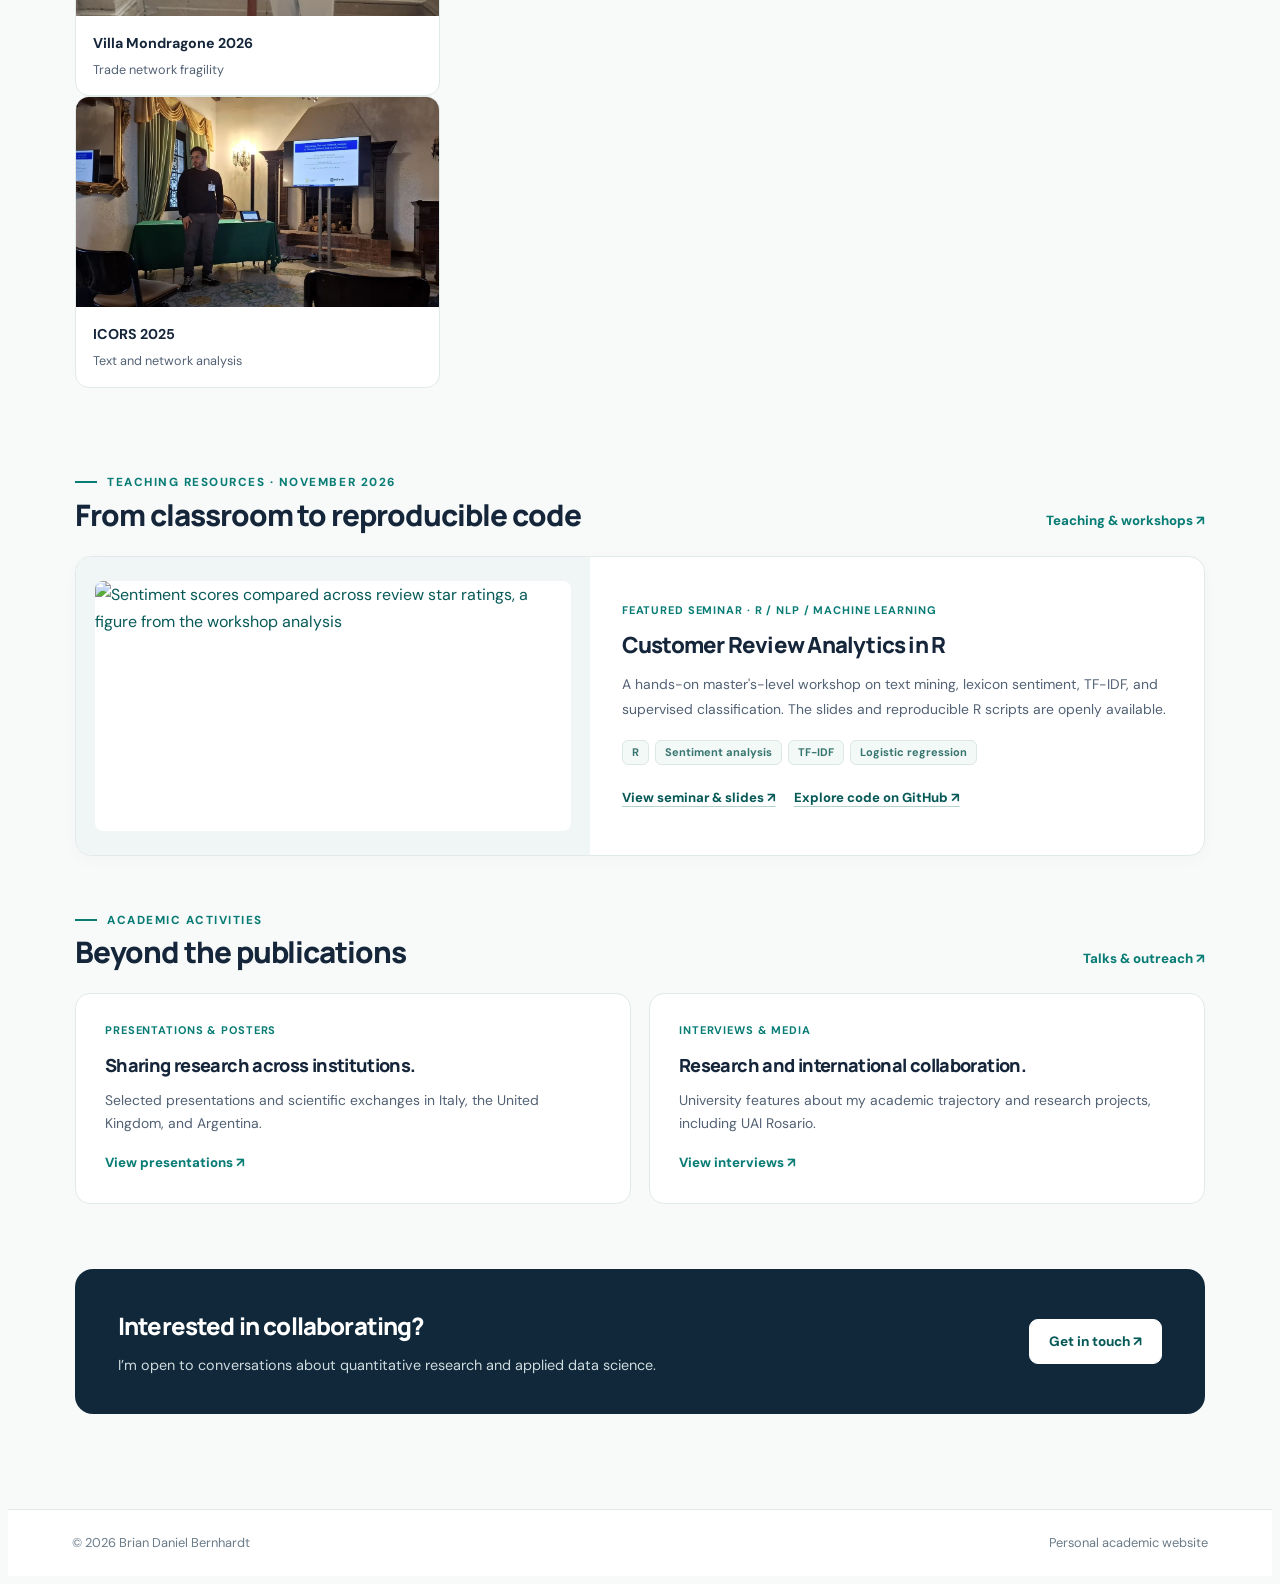
==== commit 5473c3e6: "Add files via upload" ====
--- a/index.html
+++ b/index.html
@@ -306,6 +306,26 @@
 <a href="talks.html#gallery"><img alt="Conference talk at ICORS 2025" loading="lazy" src="assets/gallery/icors-2025.webp" style="object-position:center 48%"/><span><strong>ICORS
 2025</strong>Text and network analysis</span></a></p>
 </div>
+<section class="site-seminar-section" aria-labelledby="home-seminar-title">
+  <div class="section-heading">
+    <div><div class="eyebrow">Teaching resources · November 2026</div>
+      <h2 id="home-seminar-title">From classroom to reproducible code</h2></div>
+    <a class="section-link" href="talks.html#teaching">Teaching &amp; workshops ↗</a>
+  </div>
+  <div class="seminar-showcase">
+    <a class="seminar-art" href="talks.html#teaching" aria-label="See Customer Review Analytics in R workshop materials">
+      <img src="https://raw.githubusercontent.com/BrianDanielBernhardt/restaurant-review-nlp-r/main/results/figures/03_sentiment_vs_stars.png" alt="Sentiment scores compared across review star ratings, a figure from the workshop analysis" loading="lazy"/>
+    </a>
+    <div class="seminar-copy"><div class="mono">Featured seminar · R / NLP / Machine learning</div>
+      <h3>Customer Review Analytics in R</h3>
+      <p>A hands-on master's-level workshop on text mining, lexicon sentiment, TF-IDF, and supervised classification. The slides and reproducible R scripts are openly available.</p>
+      <div class="tags"><span class="tag">R</span><span class="tag">Sentiment analysis</span><span class="tag">TF-IDF</span><span class="tag">Logistic regression</span></div>
+      <div class="seminar-links"><a href="talks.html#teaching">View seminar &amp; slides ↗</a>
+        <a href="https://github.com/BrianDanielBernhardt/restaurant-review-nlp-r" target="_blank" rel="noopener noreferrer">Explore code on GitHub ↗</a></div>
+    </div>
+  </div>
+</section>
+
 <div class="section-heading talks-teaser-heading">
 <div>
 <div class="eyebrow">
--- a/styles.css
+++ b/styles.css
@@ -190,3 +190,18 @@
 .hero-profile-details p {margin-bottom:8px;}
 @media(max-width:950px){.hero-aside{max-width:650px;}.hero-portrait{height:260px;}}
 @media(max-width:670px){.hero-portrait{height:230px;}.hero-profile-details{padding:20px 22px 23px;}.hero{gap:22px;}}
+
+/* V5: workshop feature using real results from the teaching repository */
+.seminar-showcase{display:grid;grid-template-columns:minmax(0,.92fr) minmax(0,1.1fr);background:#fff;border:1px solid var(--stroke);border-radius:16px;overflow:hidden;box-shadow:0 5px 18px rgba(17,35,48,.025)}
+.seminar-art{display:flex;align-items:center;justify-content:center;background:#eff6f5;padding:19px;min-height:260px;overflow:hidden}
+.seminar-art img{width:100%;height:250px;object-fit:contain;display:block;border-radius:8px;background:#fff}
+.seminar-copy{padding:30px 32px;align-self:center}
+.seminar-copy h3{font-size:1.39rem;line-height:1.25;margin:11px 0 13px}
+.seminar-copy p{font-size:.87rem;color:var(--slate);margin:0;line-height:1.78}
+.seminar-copy .tags{margin-top:18px}
+.seminar-links{display:flex;flex-wrap:wrap;gap:10px 18px;margin-top:22px}
+.seminar-links a{font-size:.82rem;font-weight:800;color:var(--accent-dark);text-decoration:underline;text-decoration-color:#b4d2cb;text-underline-offset:4px}
+.seminar-copy .seminar-note{font-size:.75rem;color:#61747c;margin-top:19px;border-top:1px solid var(--stroke);padding-top:13px}
+.site-seminar-section{margin-top:65px}
+.teaching-resources{margin-top:58px}
+@media(max-width:730px){.seminar-showcase{grid-template-columns:1fr}.seminar-art{min-height:210px}.seminar-art img{height:215px}.seminar-copy{padding:24px}.seminar-copy h3{font-size:1.22rem}}
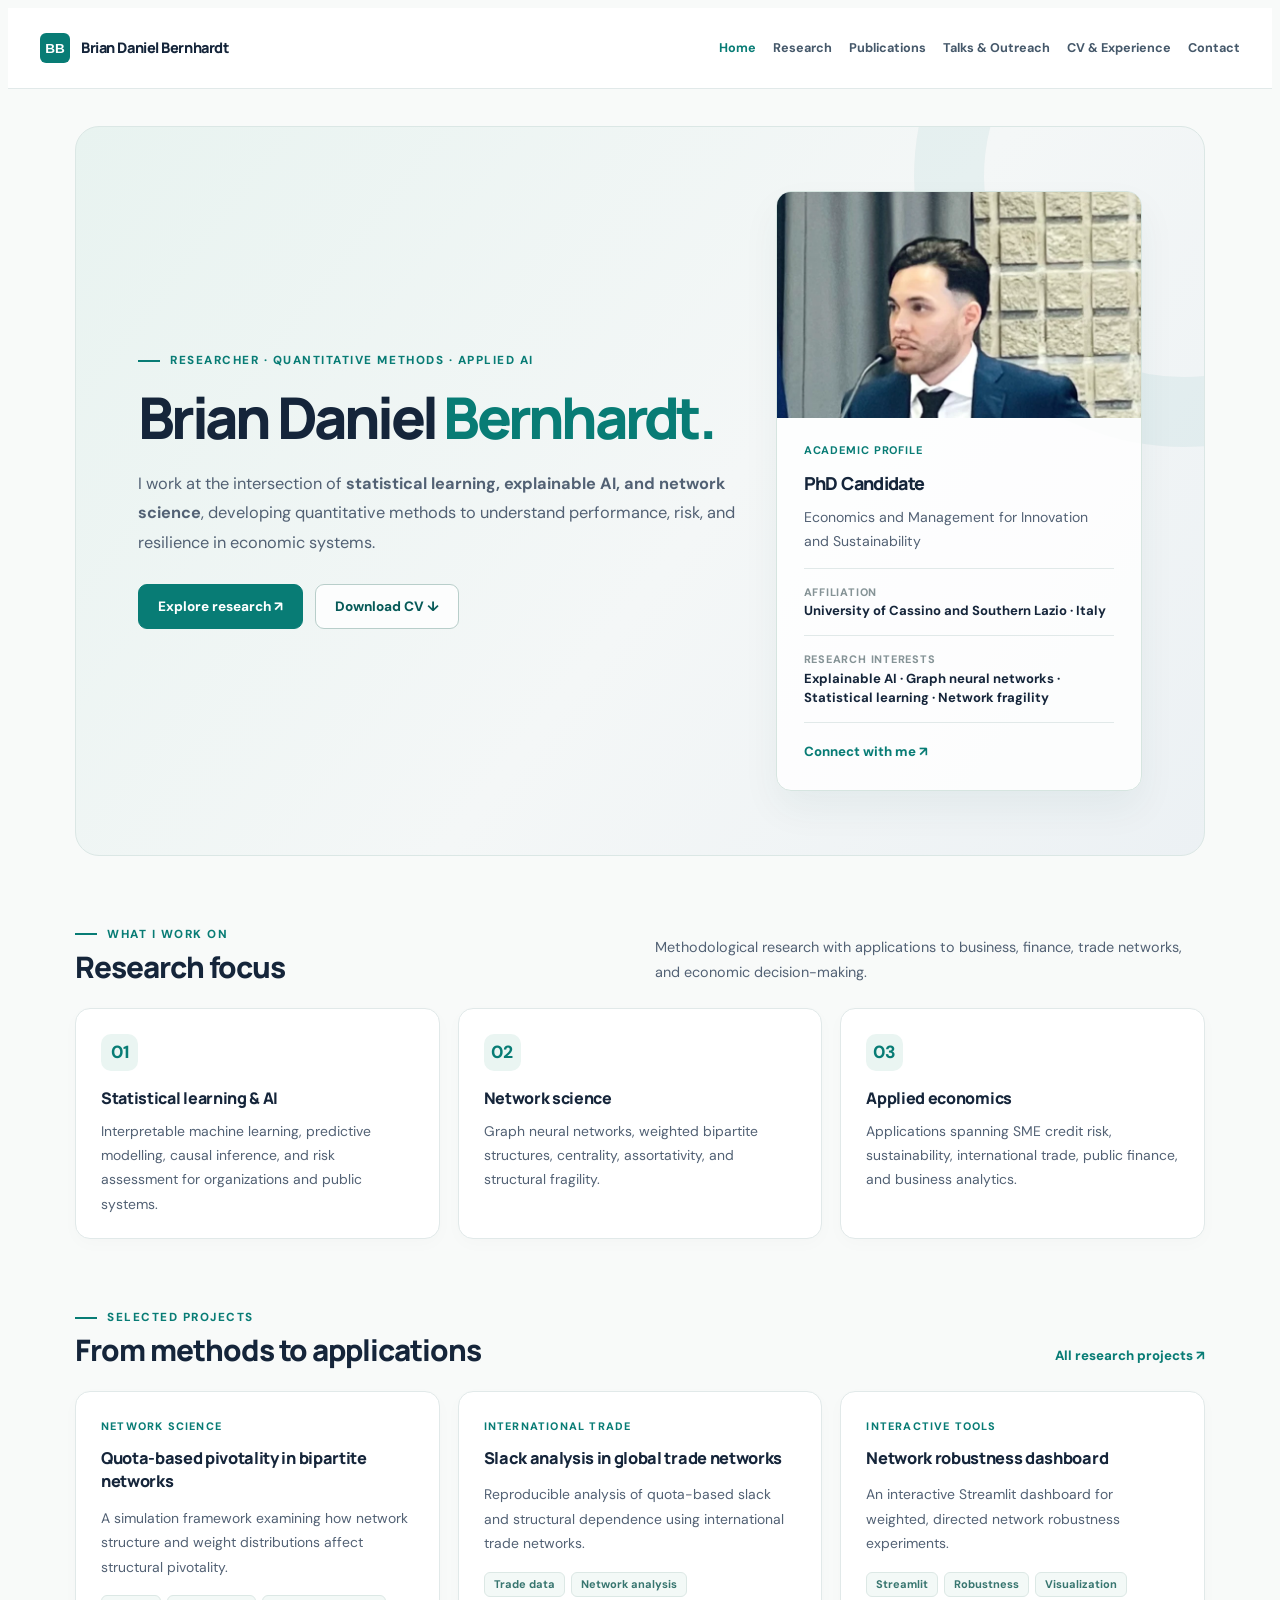
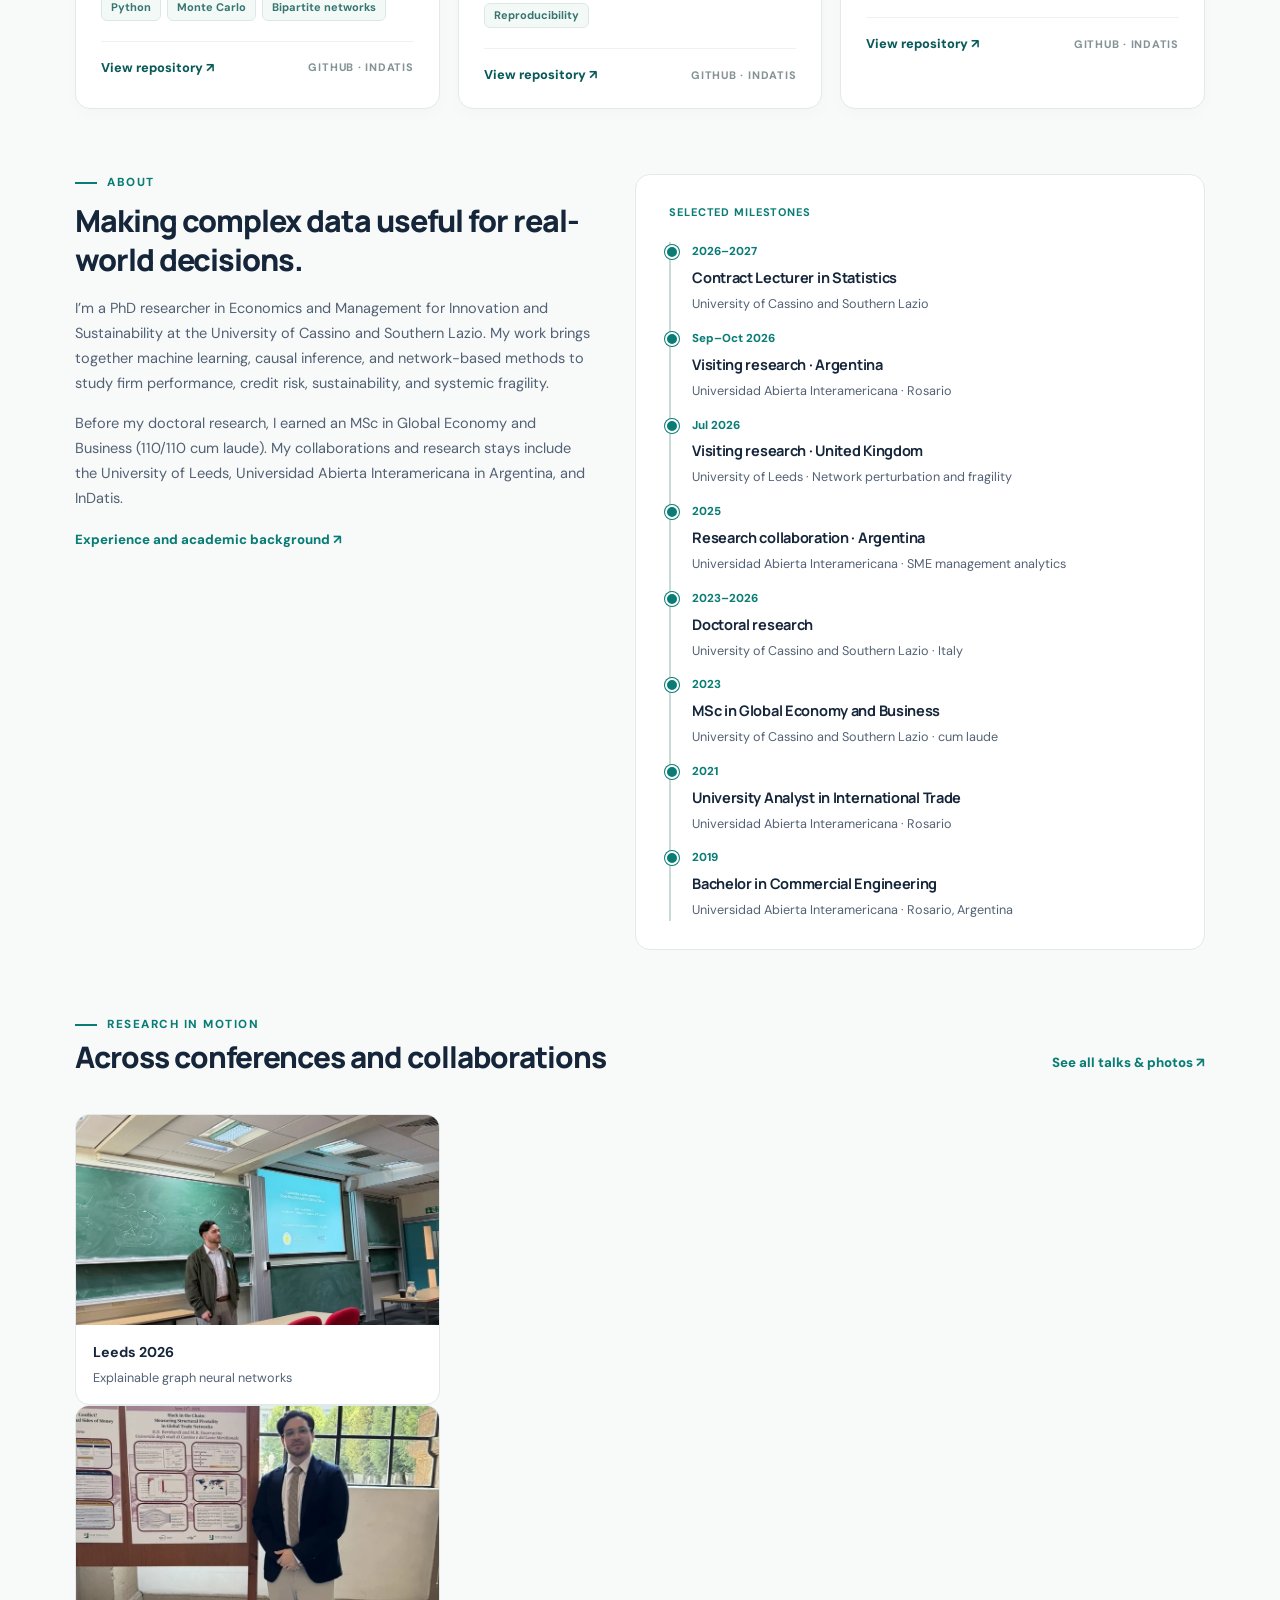
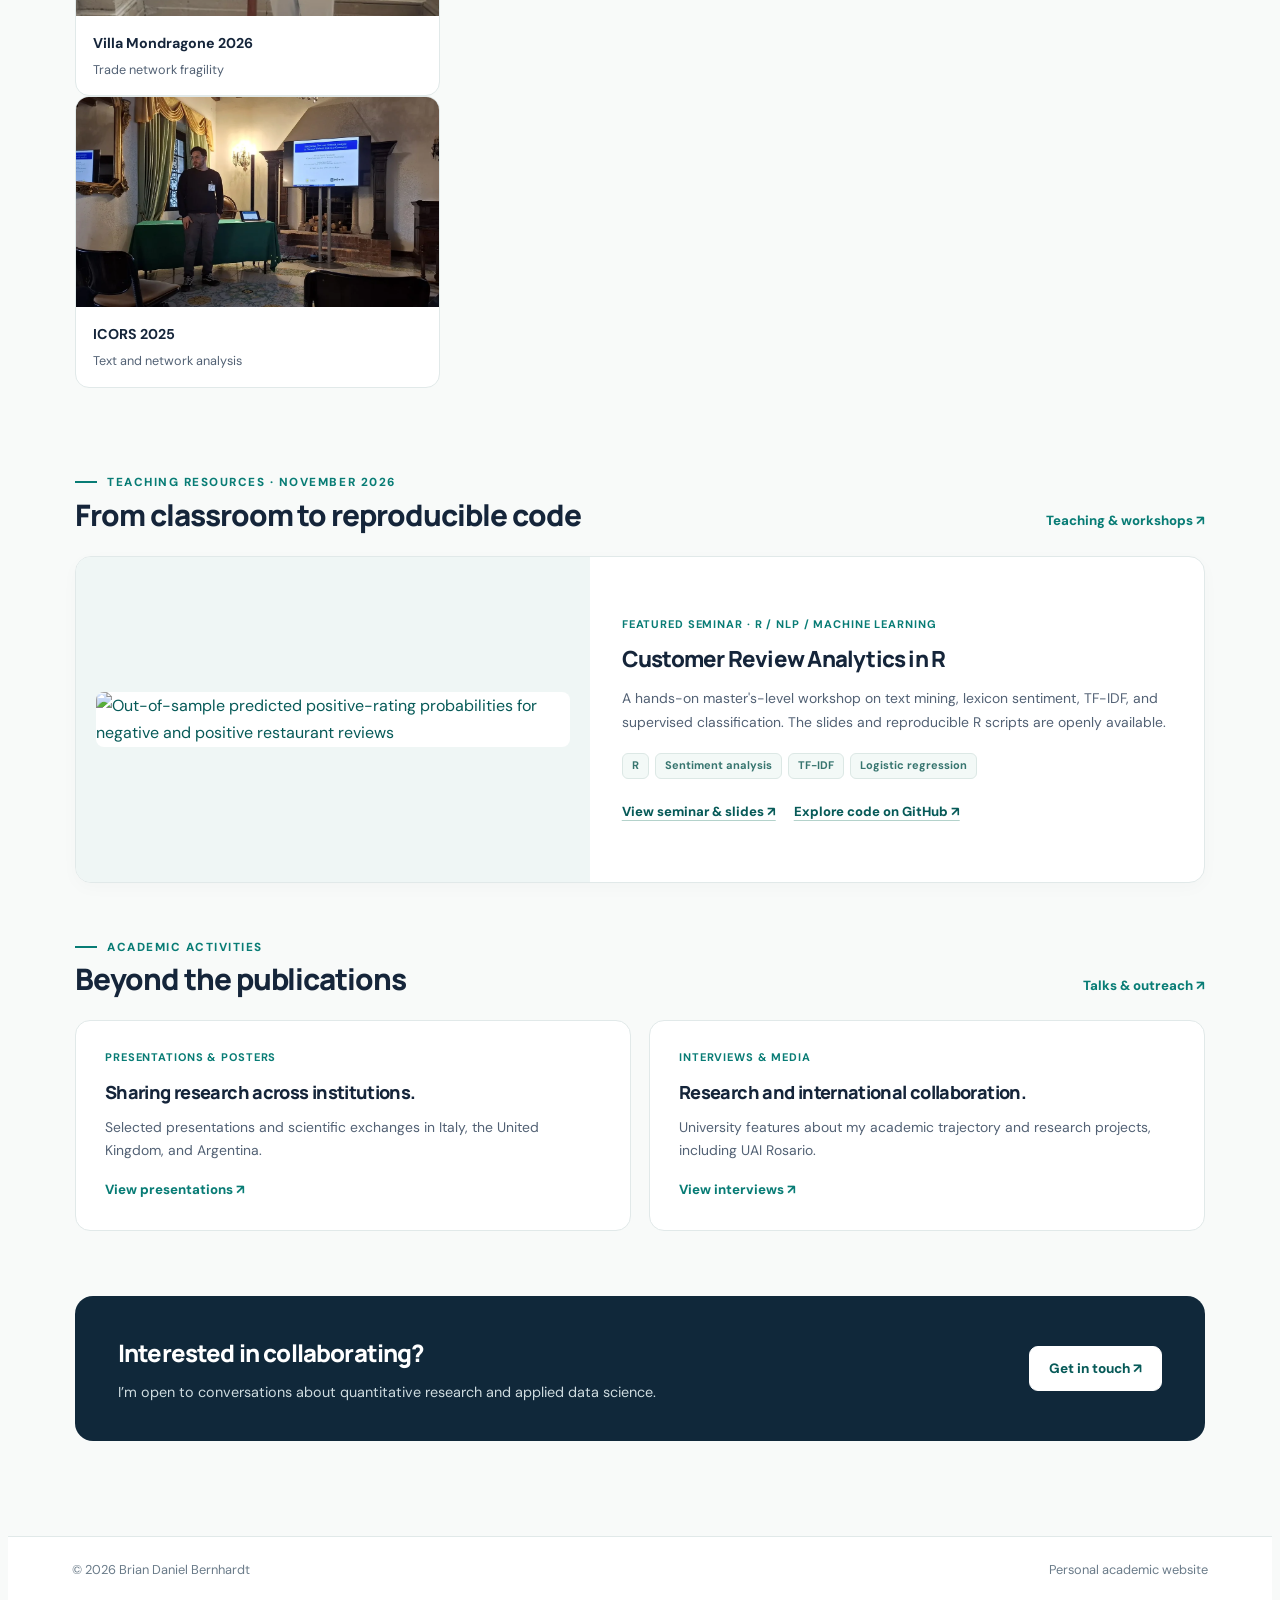
==== commit 326dd8d0: "Add files via upload" ====
--- a/index.html
+++ b/index.html
@@ -314,7 +314,7 @@
   </div>
   <div class="seminar-showcase">
     <a class="seminar-art" href="talks.html#teaching" aria-label="See Customer Review Analytics in R workshop materials">
-      <img src="https://raw.githubusercontent.com/BrianDanielBernhardt/restaurant-review-nlp-r/main/results/figures/03_sentiment_vs_stars.png" alt="Sentiment scores compared across review star ratings, a figure from the workshop analysis" loading="lazy"/>
+      <img src="https://raw.githubusercontent.com/BrianDanielBernhardt/restaurant-review-nlp-r/main/results/figures/05_probability_histogram.png" alt="Out-of-sample predicted positive-rating probabilities for negative and positive restaurant reviews" loading="lazy" style="display:block; width:100%; max-width:500px; height:auto; max-height:285px; object-fit:contain;"/>
     </a>
     <div class="seminar-copy"><div class="mono">Featured seminar · R / NLP / Machine learning</div>
       <h3>Customer Review Analytics in R</h3>
--- a/styles.css
+++ b/styles.css
@@ -193,8 +193,8 @@
 
 /* V5: workshop feature using real results from the teaching repository */
 .seminar-showcase{display:grid;grid-template-columns:minmax(0,.92fr) minmax(0,1.1fr);background:#fff;border:1px solid var(--stroke);border-radius:16px;overflow:hidden;box-shadow:0 5px 18px rgba(17,35,48,.025)}
-.seminar-art{display:flex;align-items:center;justify-content:center;background:#eff6f5;padding:19px;min-height:260px;overflow:hidden}
-.seminar-art img{width:100%;height:250px;object-fit:contain;display:block;border-radius:8px;background:#fff}
+.seminar-art{display:flex;align-items:center;justify-content:center;min-width:0;max-width:100%;background:#eff6f5;padding:20px;min-height:285px;overflow:hidden}
+.seminar-art img{display:block;width:100%;max-width:500px;height:auto;max-height:285px;object-fit:contain;border-radius:8px;background:#fff}
 .seminar-copy{padding:30px 32px;align-self:center}
 .seminar-copy h3{font-size:1.39rem;line-height:1.25;margin:11px 0 13px}
 .seminar-copy p{font-size:.87rem;color:var(--slate);margin:0;line-height:1.78}
@@ -204,4 +204,7 @@
 .seminar-copy .seminar-note{font-size:.75rem;color:#61747c;margin-top:19px;border-top:1px solid var(--stroke);padding-top:13px}
 .site-seminar-section{margin-top:65px}
 .teaching-resources{margin-top:58px}
-@media(max-width:730px){.seminar-showcase{grid-template-columns:1fr}.seminar-art{min-height:210px}.seminar-art img{height:215px}.seminar-copy{padding:24px}.seminar-copy h3{font-size:1.22rem}}
+@media(max-width:730px){.seminar-showcase{grid-template-columns:1fr}.seminar-art{min-height:210px;padding:15px}.seminar-art img{width:100%;max-width:500px;height:auto;max-height:245px}.seminar-copy{padding:24px}.seminar-copy h3{font-size:1.22rem}}
+/* Prevent images or long links from forcing the seminar card beyond the viewport. */
+.seminar-showcase > .seminar-art,.seminar-showcase > .seminar-copy{min-width:0}
+.seminar-copy a{overflow-wrap:anywhere}
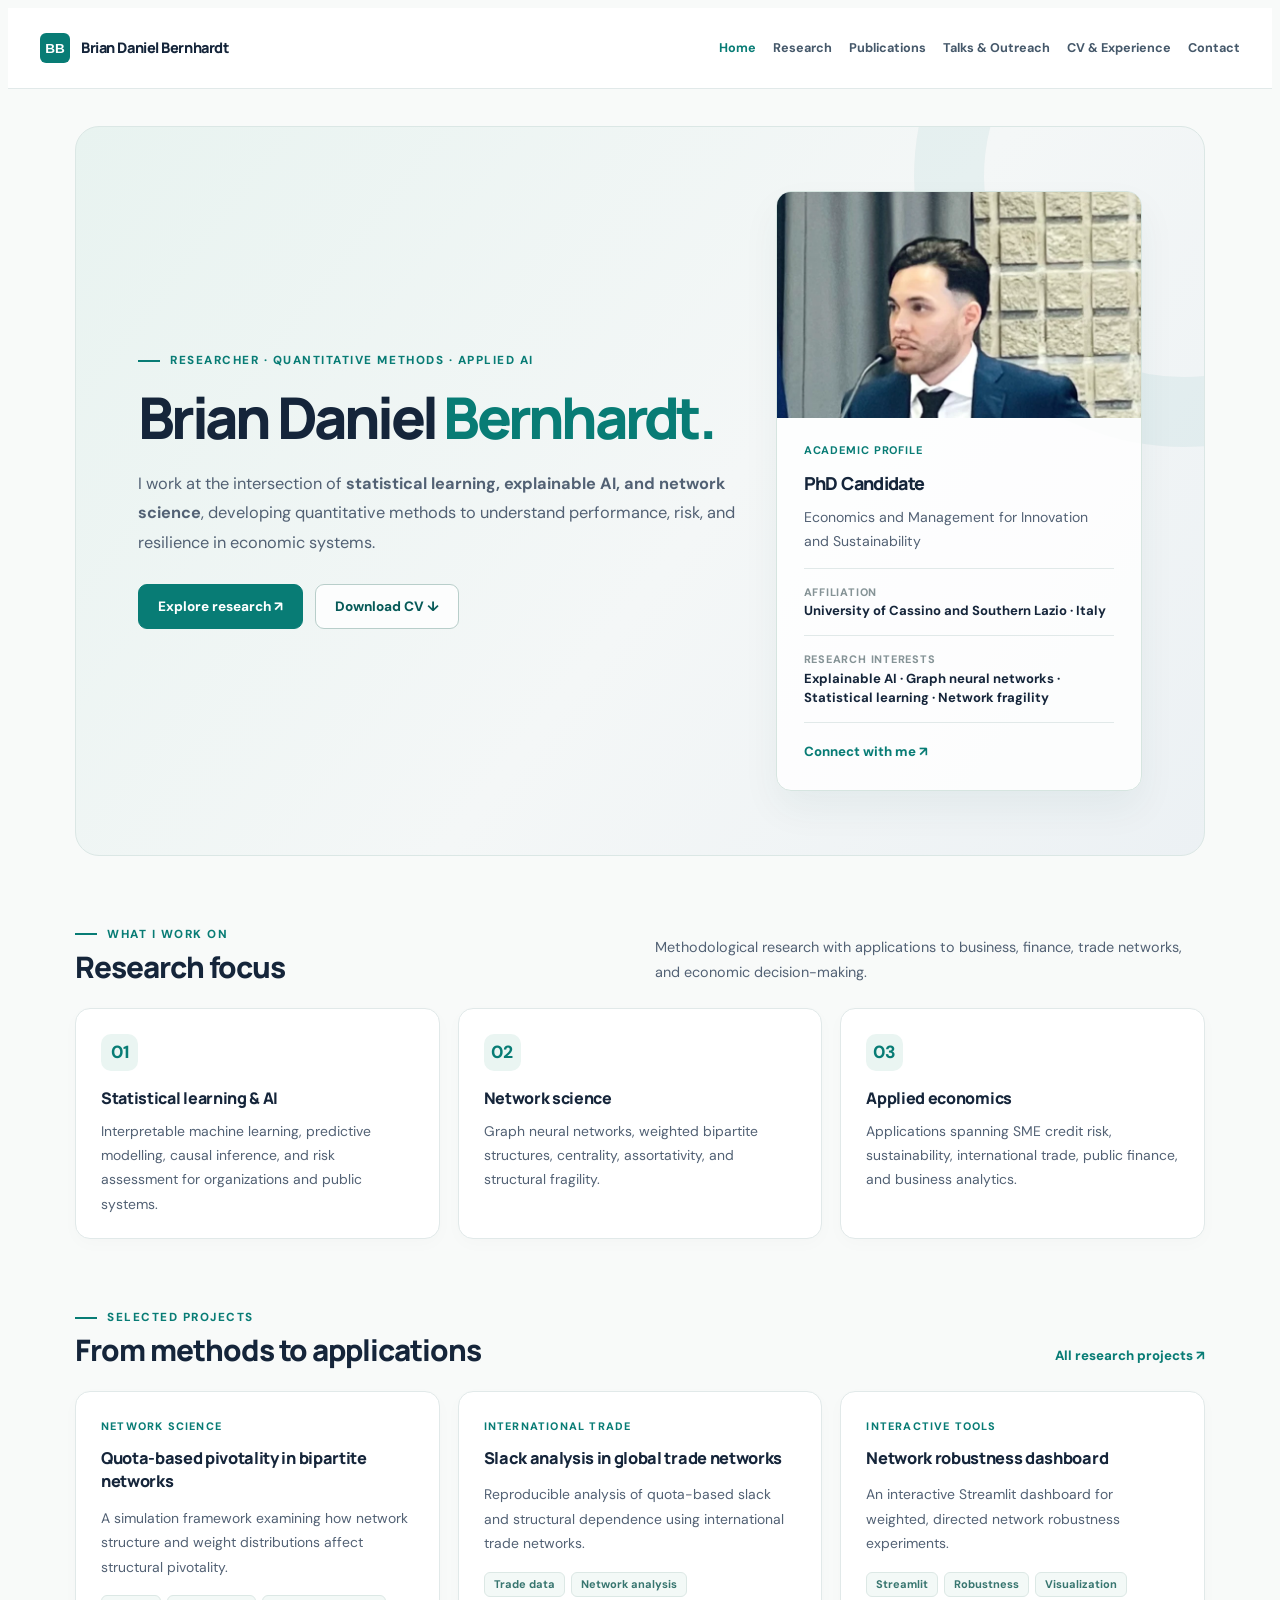
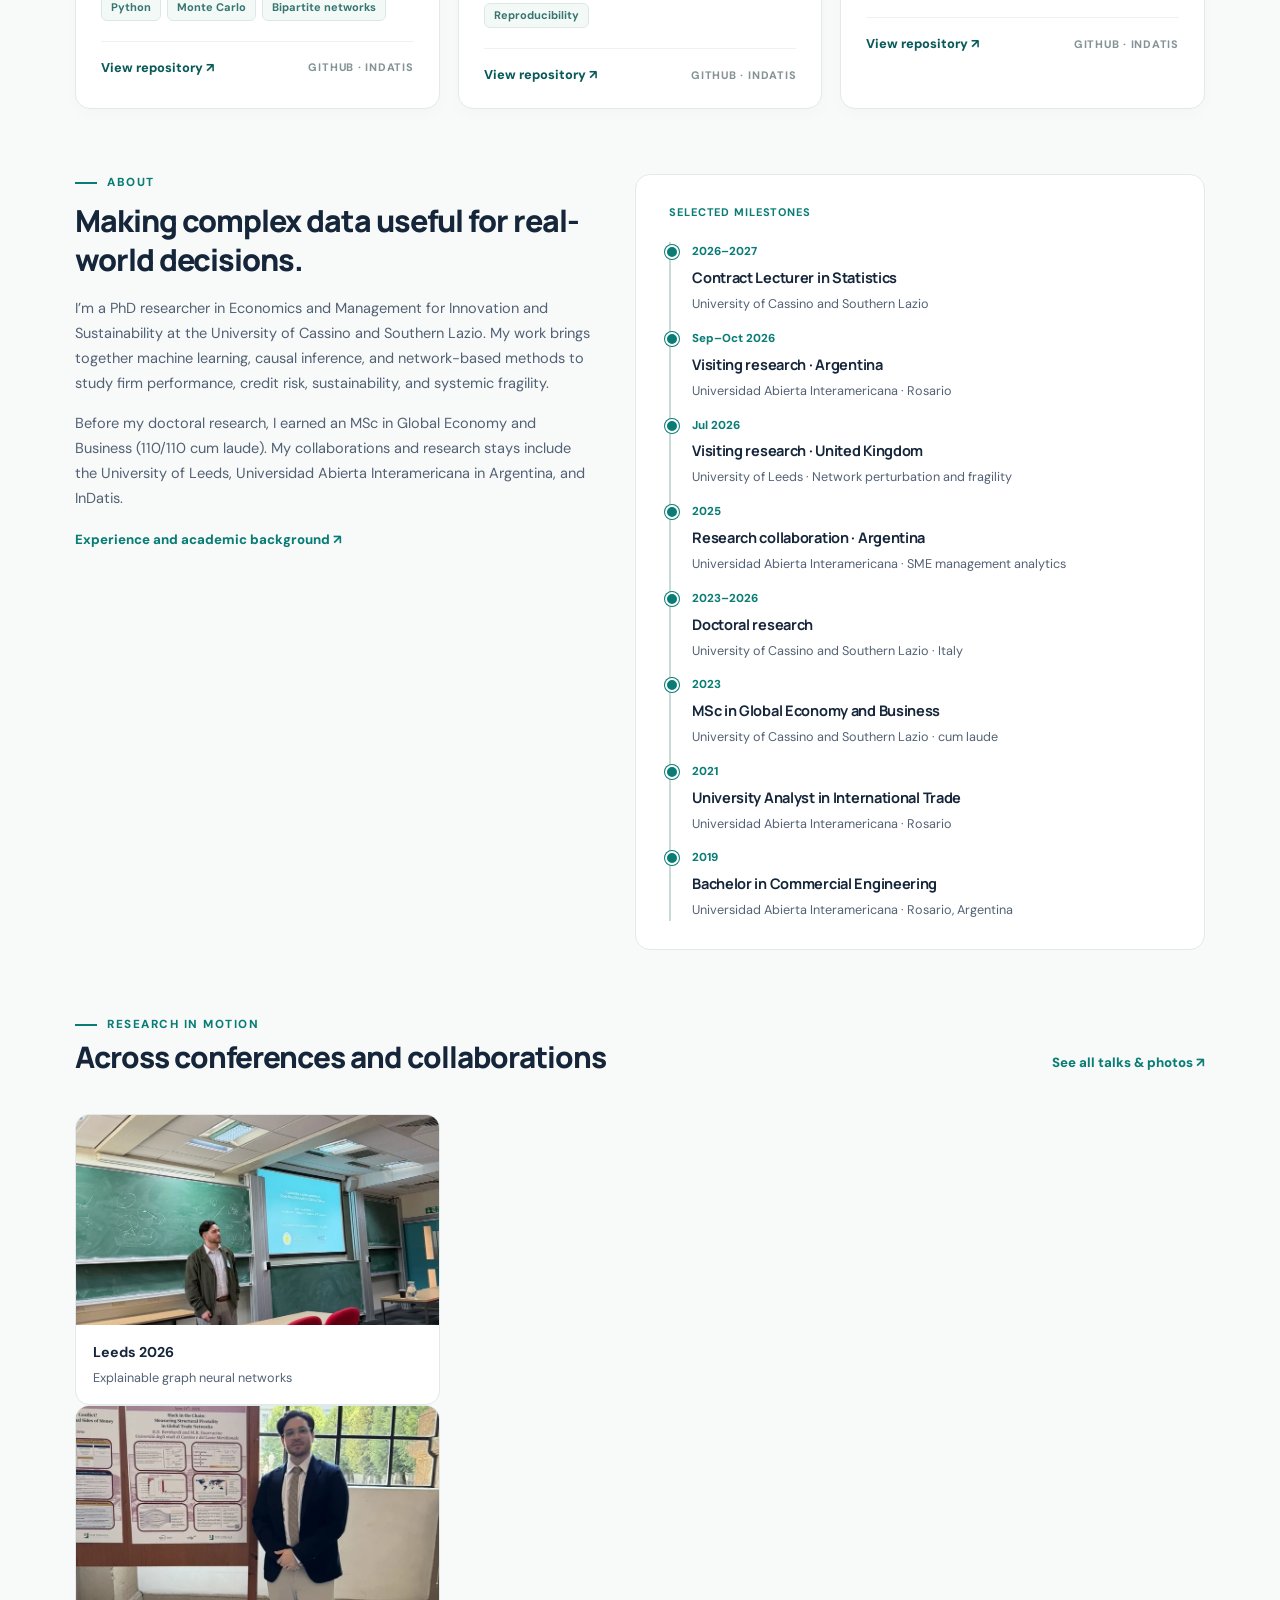
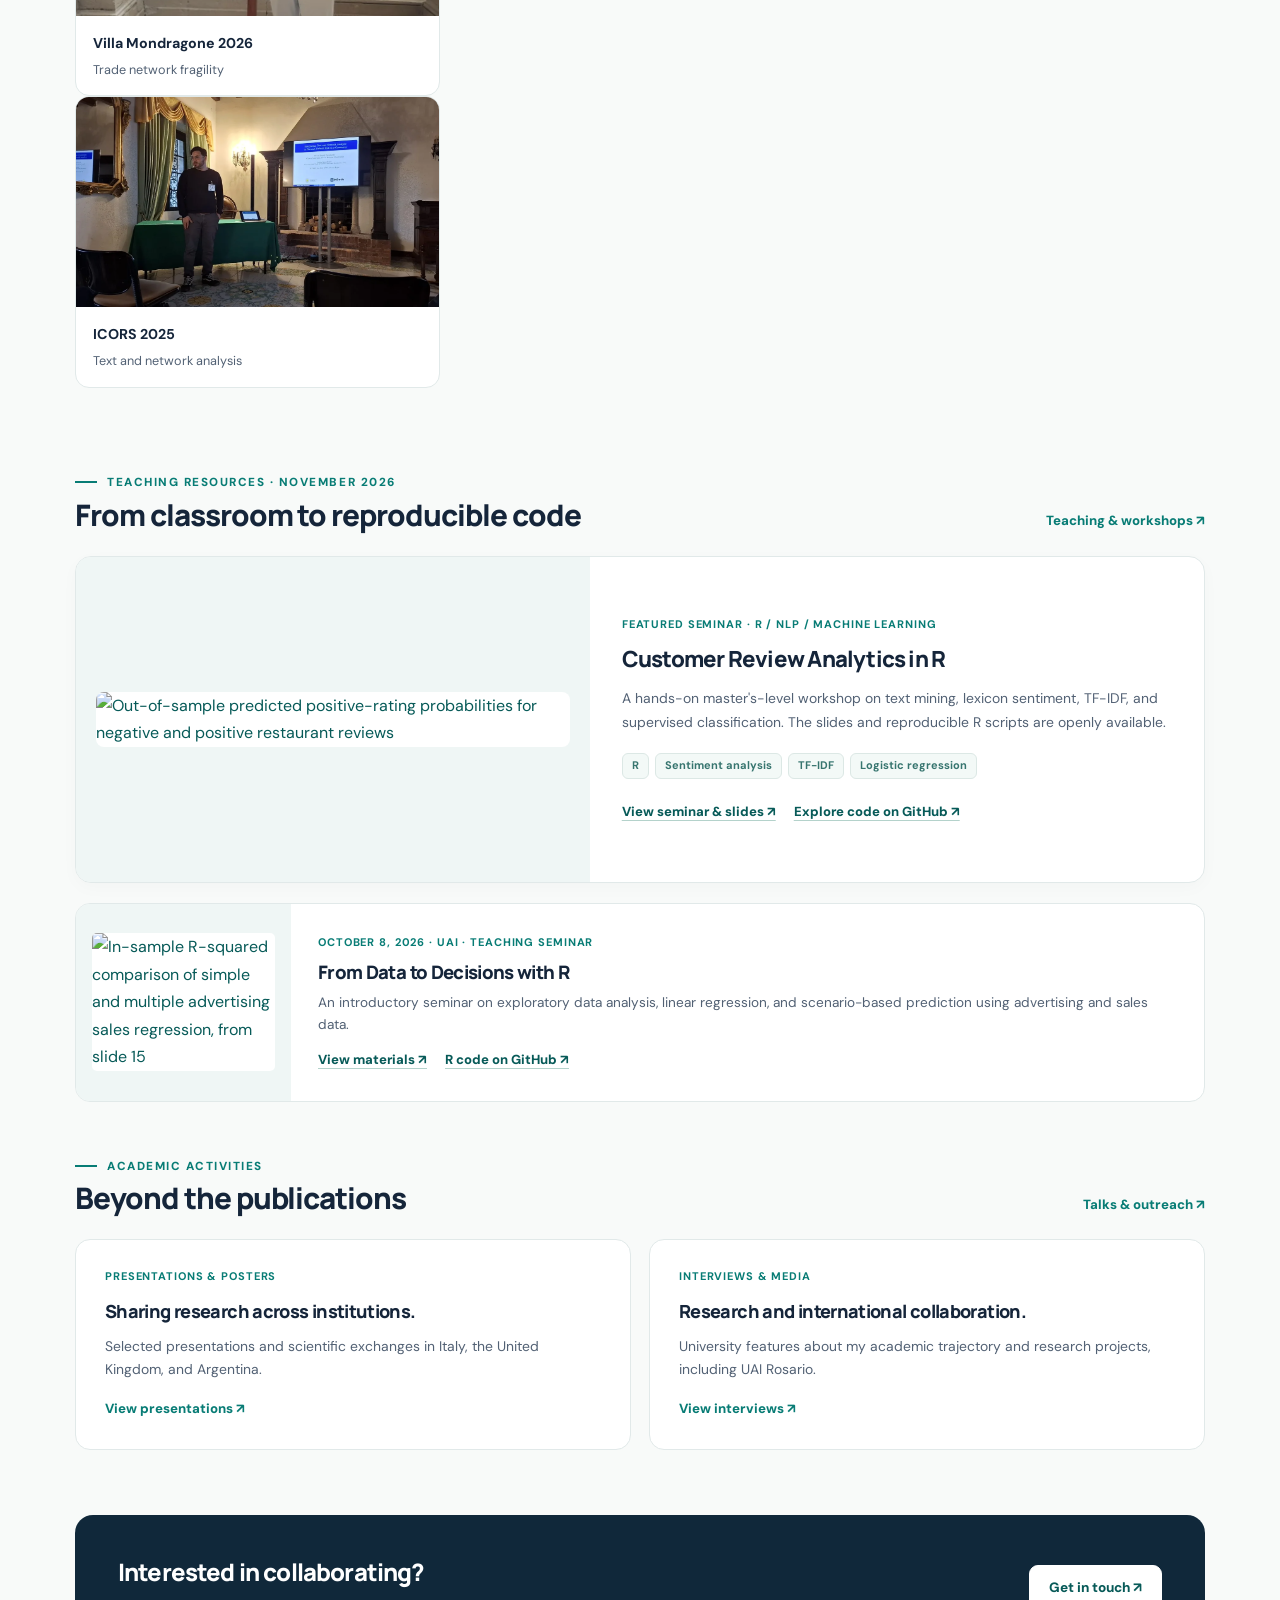
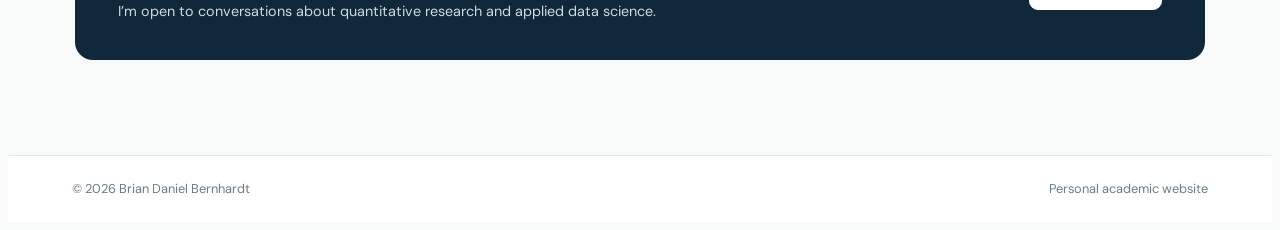
==== commit c3a991a7: "Add files via upload" ====
--- a/index.html
+++ b/index.html
@@ -324,6 +324,18 @@
         <a href="https://github.com/BrianDanielBernhardt/restaurant-review-nlp-r" target="_blank" rel="noopener noreferrer">Explore code on GitHub ↗</a></div>
     </div>
   </div>
+
+<div class="seminar-mini-card">
+  <a href="talks.html#teaching" class="seminar-mini-visual" aria-label="Explore From Data to Decisions with R">
+    <img src="https://raw.githubusercontent.com/BrianDanielBernhardt/intro-r-advertising-regression/main/assets/thumbnail.png" loading="lazy" alt="In-sample R-squared comparison of simple and multiple advertising sales regression, from slide 15"/>
+  </a>
+  <div class="seminar-mini-body">
+    <div class="mono">October 8, 2026 · UAI · Teaching seminar</div>
+    <h3>From Data to Decisions with R</h3>
+    <p>An introductory seminar on exploratory data analysis, linear regression, and scenario-based prediction using advertising and sales data.</p>
+    <div class="seminar-links"><a href="talks.html#teaching">View materials ↗</a><a href="https://github.com/BrianDanielBernhardt/intro-r-advertising-regression" target="_blank" rel="noopener noreferrer">R code on GitHub ↗</a></div>
+  </div>
+</div>
 </section>
 
 <div class="section-heading talks-teaser-heading">
--- a/styles.css
+++ b/styles.css
@@ -208,3 +208,16 @@
 /* Prevent images or long links from forcing the seminar card beyond the viewport. */
 .seminar-showcase > .seminar-art,.seminar-showcase > .seminar-copy{min-width:0}
 .seminar-copy a{overflow-wrap:anywhere}
+
+/* October 2026 R seminar: compact homepage teaser + consistent classroom cards */
+.site-seminar-section .seminar-mini-card{margin-top:20px;display:grid;grid-template-columns:215px minmax(0,1fr);align-items:center;background:#fff;border:1px solid var(--stroke);border-radius:15px;overflow:hidden}
+.seminar-mini-visual{display:flex;align-items:center;justify-content:center;min-width:0;background:#eff6f5;padding:16px;height:100%;min-height:165px}
+.seminar-mini-visual img{width:100%;max-height:160px;object-fit:contain;border-radius:5px;background:white}
+.seminar-mini-body{padding:22px 27px;min-width:0}
+.seminar-mini-body h3{font-size:1.16rem;margin:8px 0;line-height:1.32}
+.seminar-mini-body p{color:var(--slate);font-size:.85rem;line-height:1.65;margin:0}
+.seminar-mini-body .seminar-links{margin-top:12px}
+.teaching-resources .seminar-showcase + .seminar-showcase{margin-top:22px}
+.teaching-resources .seminar-alt .seminar-art img{max-width:500px;width:100%;max-height:290px;height:auto;object-fit:contain}
+.teaching-resources .seminar-alt .seminar-copy strong{font-weight:800;color:var(--ink)}
+@media(max-width:660px){.site-seminar-section .seminar-mini-card{grid-template-columns:1fr}.seminar-mini-visual{min-height:0;padding:17px}.seminar-mini-visual img{max-height:210px}.seminar-mini-body{padding:20px}}
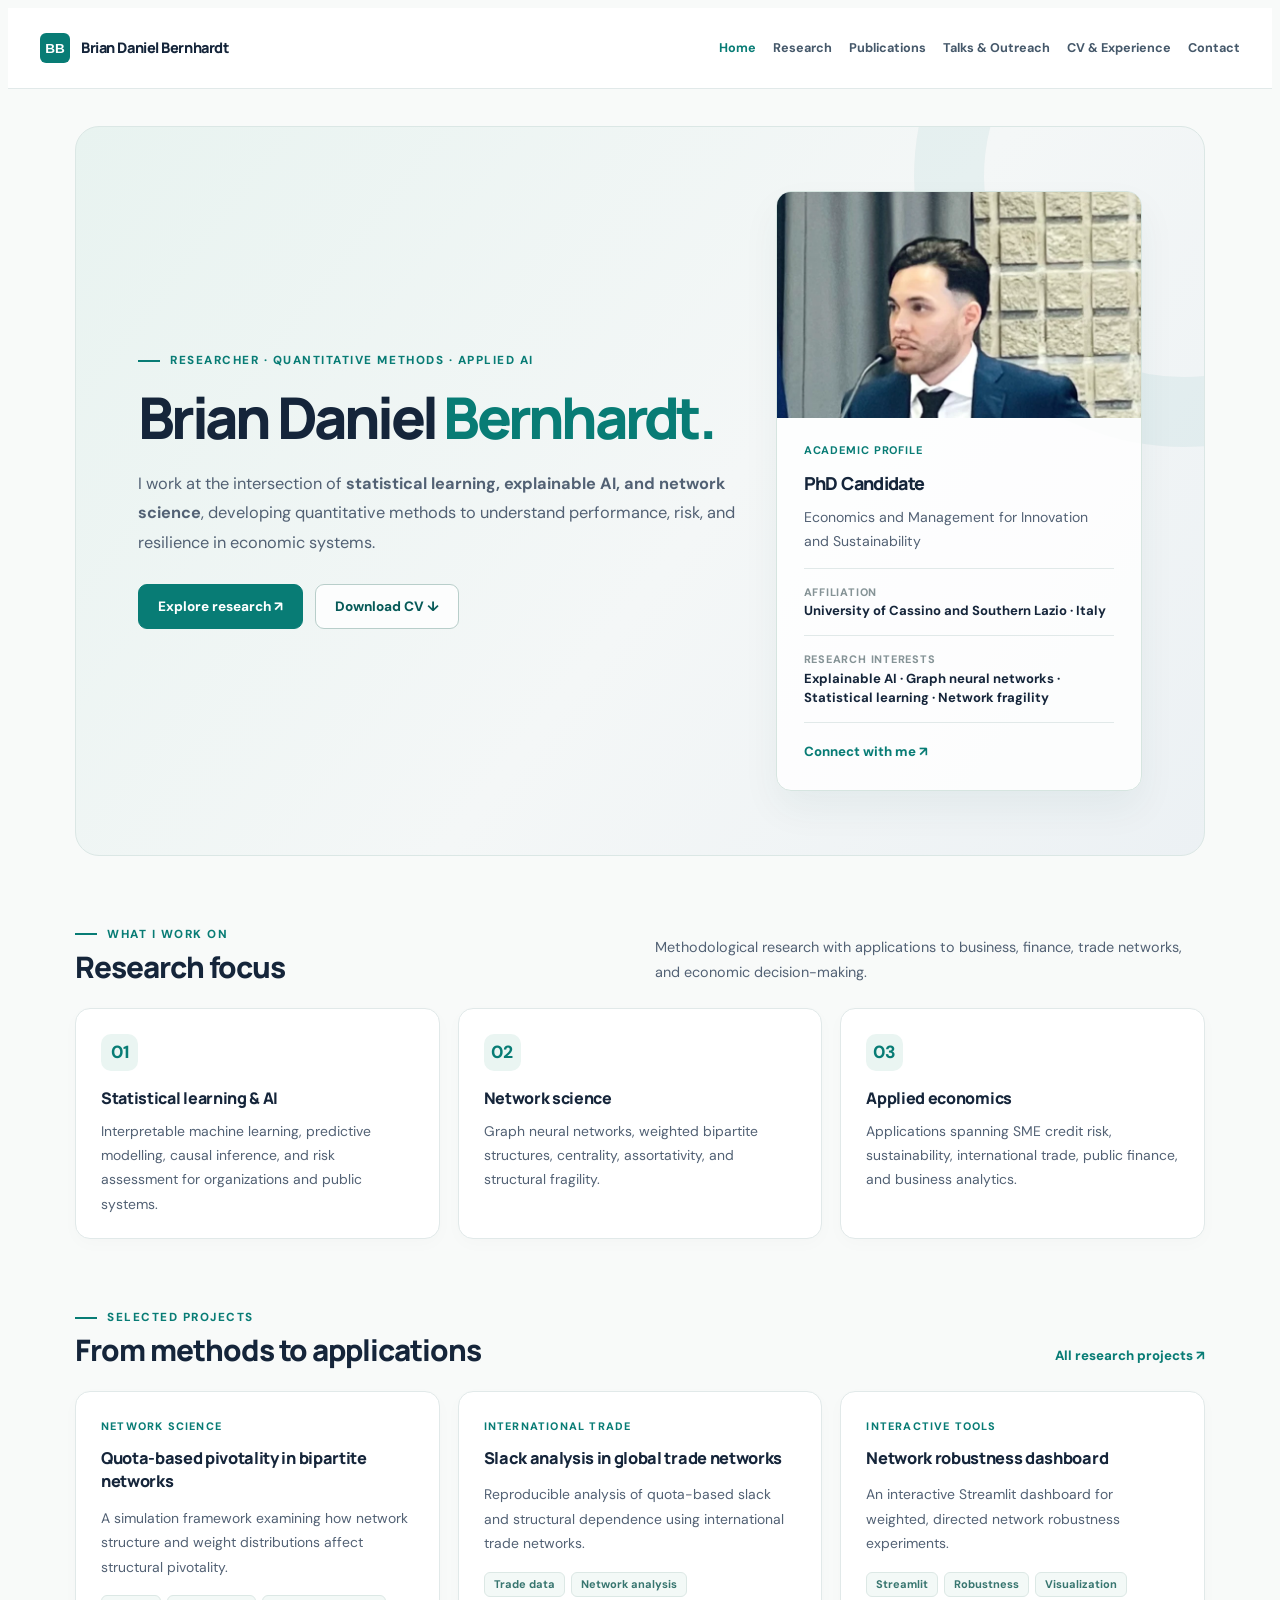
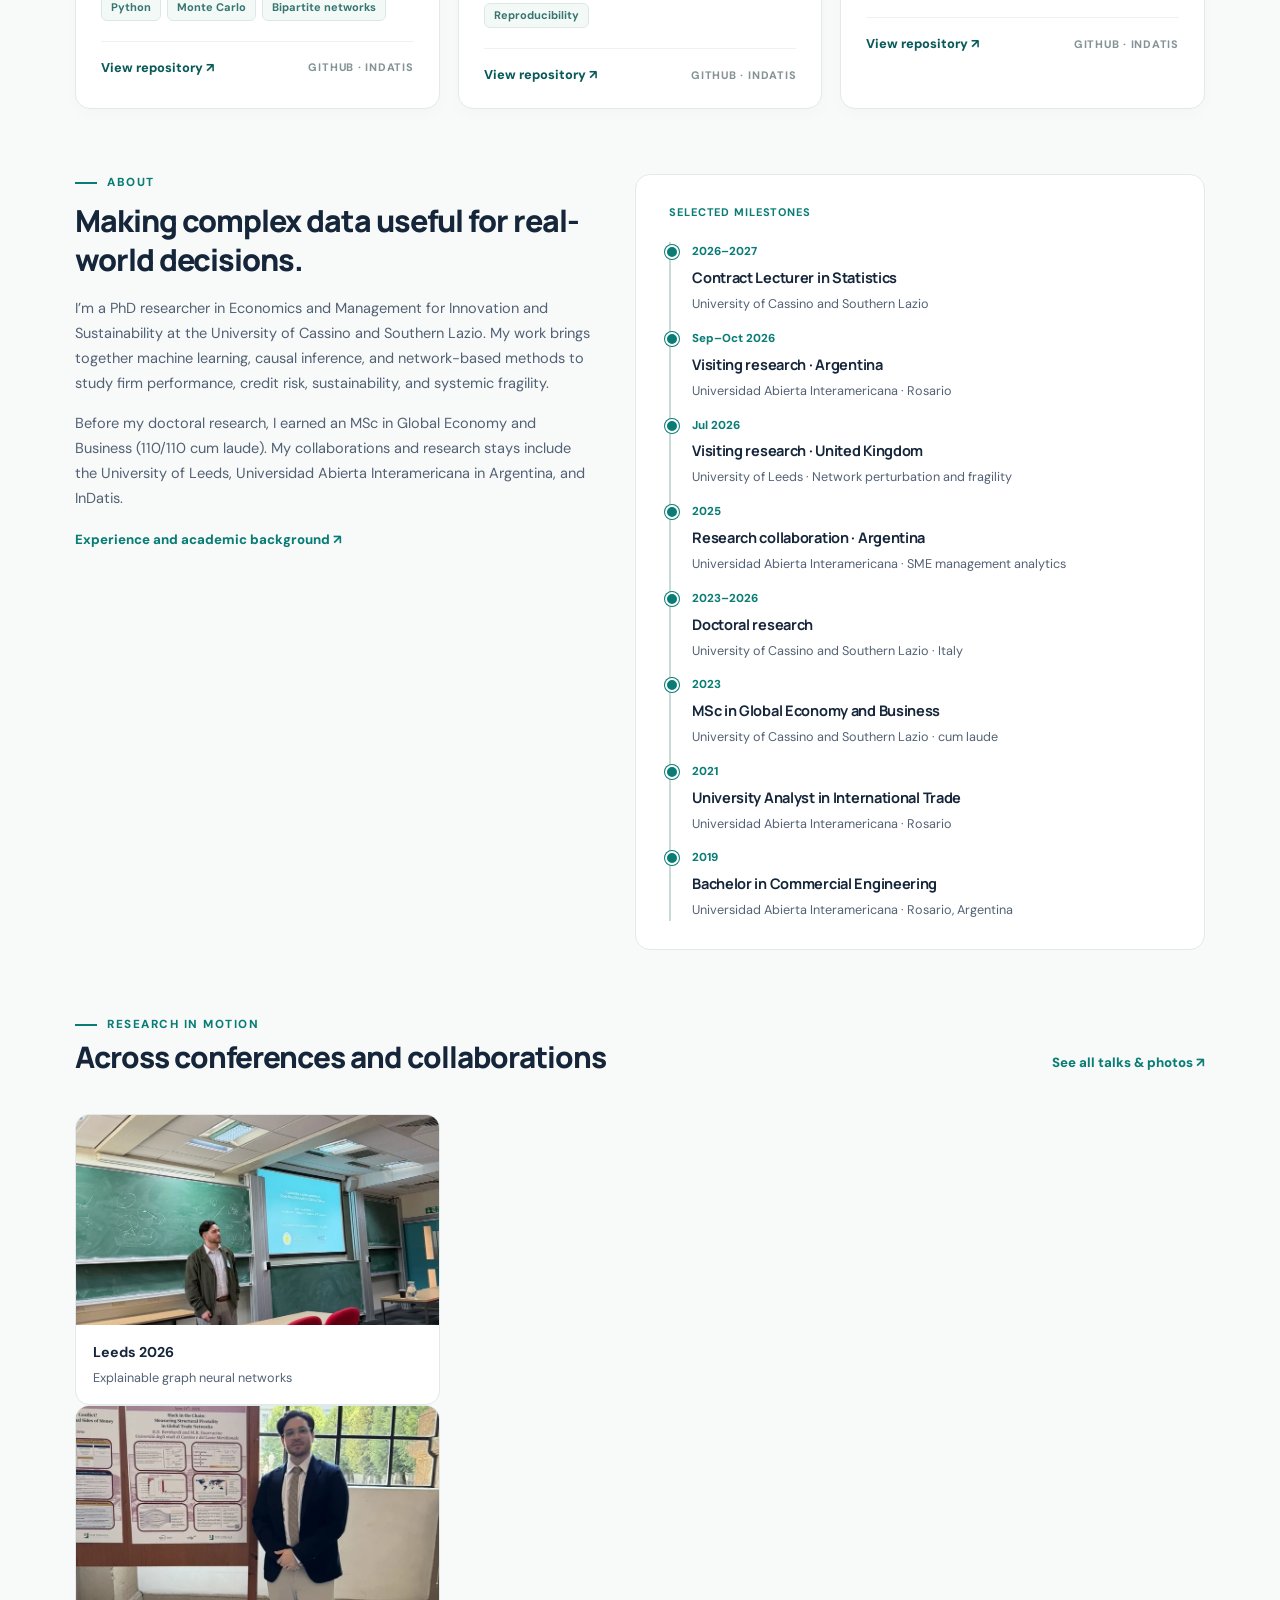
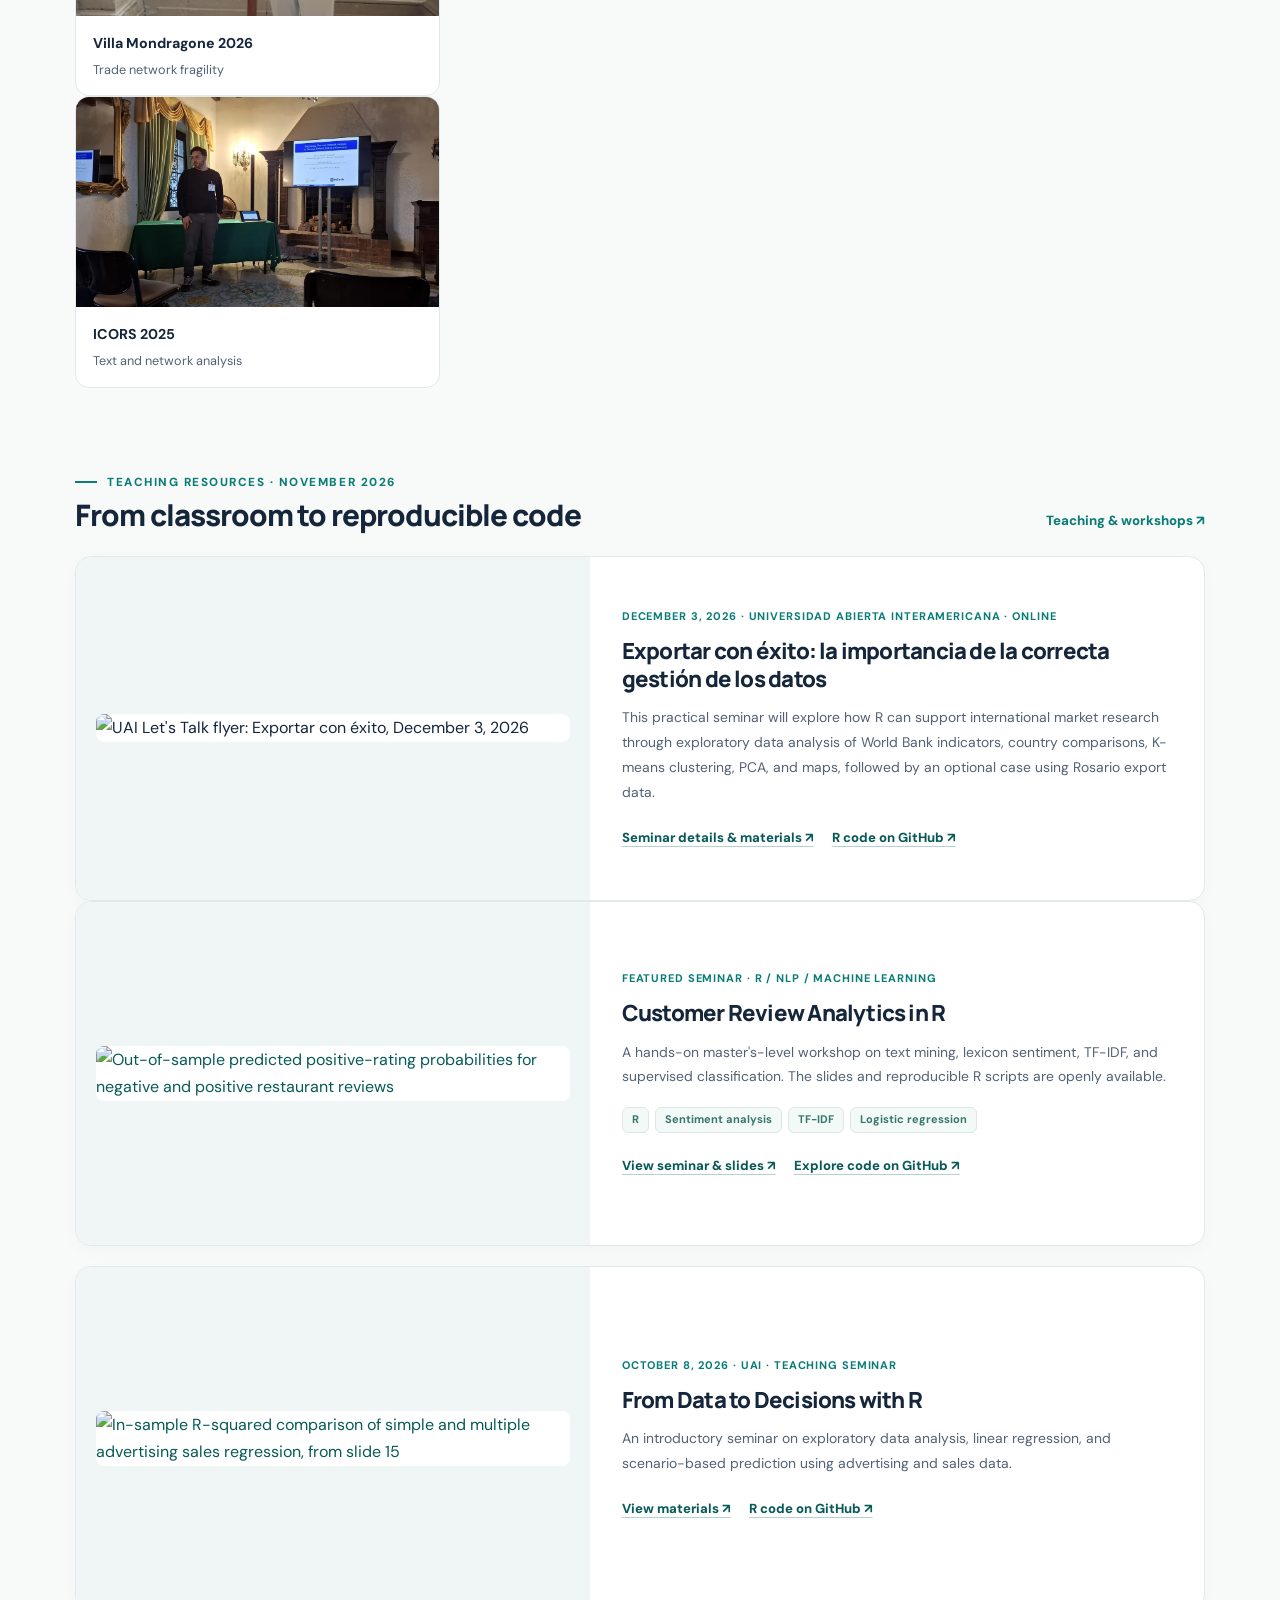
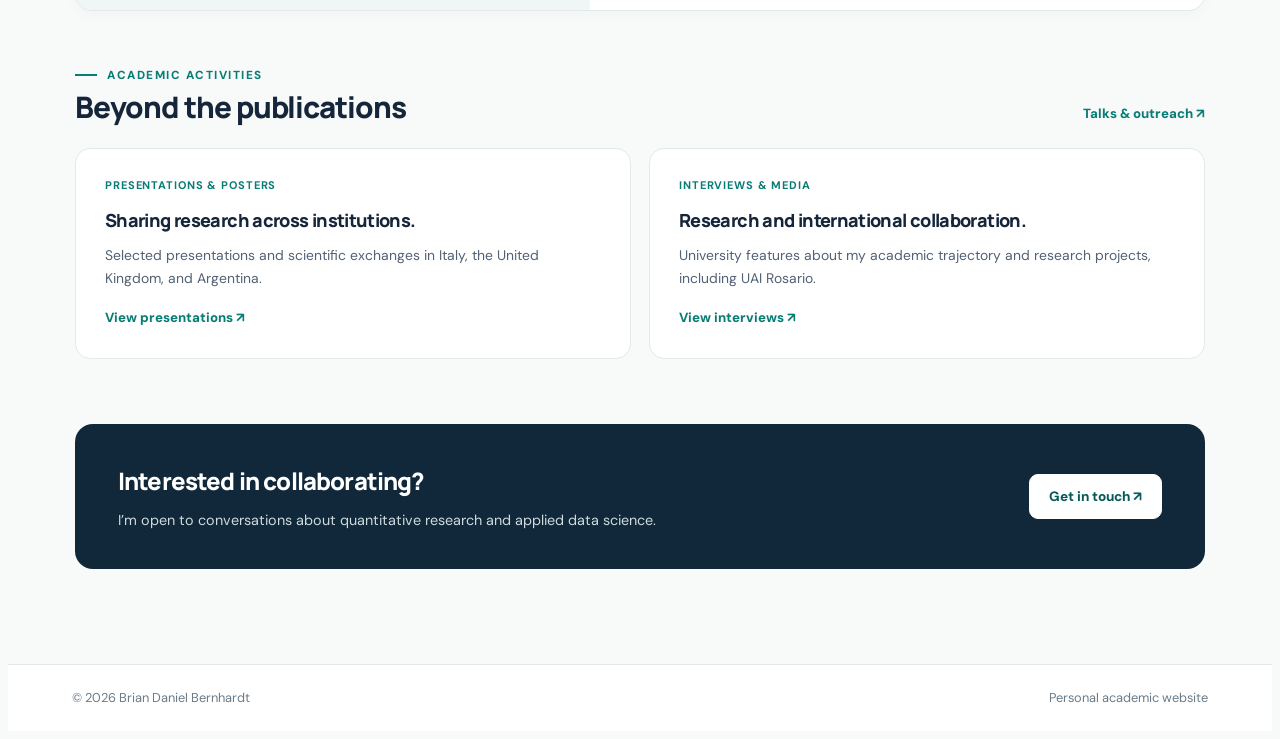
==== commit 320d72eb: "Add files via upload" ====
--- a/index.html
+++ b/index.html
@@ -311,6 +311,17 @@
     <div><div class="eyebrow">Teaching resources · November 2026</div>
       <h2 id="home-seminar-title">From classroom to reproducible code</h2></div>
     <a class="section-link" href="talks.html#teaching">Teaching &amp; workshops ↗</a>
+  </div>
+  <div class="seminar-mini-card" id="uai-exportar-con-exito-2026">
+    <div class="seminar-mini-visual" aria-label="Flyer for the UAI Let's Talk international trade seminar">
+      <img src="assets/gallery/uai-exportar-con-exito-2026.webp" loading="lazy" alt="UAI Let's Talk flyer: Exportar con éxito, December 3, 2026"/>
+    </div>
+    <div class="seminar-mini-body">
+      <div class="mono">December 3, 2026 · Universidad Abierta Interamericana · Online</div>
+      <h3>Exportar con éxito: la importancia de la correcta gestión de los datos</h3>
+      <p>This practical seminar will explore how R can support international market research through exploratory data analysis of World Bank indicators, country comparisons, K-means clustering, PCA, and maps, followed by an optional case using Rosario export data.</p>
+      <div class="seminar-links"><a href="talks.html#teaching">Seminar details &amp; materials ↗</a><a href="https://github.com/BrianDanielBernhardt/uai-exportar-con-datos-r" target="_blank" rel="noopener noreferrer">R code on GitHub ↗</a></div>
+    </div>
   </div>
   <div class="seminar-showcase">
     <a class="seminar-art" href="talks.html#teaching" aria-label="See Customer Review Analytics in R workshop materials">
--- a/styles.css
+++ b/styles.css
@@ -209,15 +209,74 @@
 .seminar-showcase > .seminar-art,.seminar-showcase > .seminar-copy{min-width:0}
 .seminar-copy a{overflow-wrap:anywhere}
 
-/* October 2026 R seminar: compact homepage teaser + consistent classroom cards */
-.site-seminar-section .seminar-mini-card{margin-top:20px;display:grid;grid-template-columns:215px minmax(0,1fr);align-items:center;background:#fff;border:1px solid var(--stroke);border-radius:15px;overflow:hidden}
-.seminar-mini-visual{display:flex;align-items:center;justify-content:center;min-width:0;background:#eff6f5;padding:16px;height:100%;min-height:165px}
-.seminar-mini-visual img{width:100%;max-height:160px;object-fit:contain;border-radius:5px;background:white}
-.seminar-mini-body{padding:22px 27px;min-width:0}
-.seminar-mini-body h3{font-size:1.16rem;margin:8px 0;line-height:1.32}
-.seminar-mini-body p{color:var(--slate);font-size:.85rem;line-height:1.65;margin:0}
-.seminar-mini-body .seminar-links{margin-top:12px}
-.teaching-resources .seminar-showcase + .seminar-showcase{margin-top:22px}
-.teaching-resources .seminar-alt .seminar-art img{max-width:500px;width:100%;max-height:290px;height:auto;object-fit:contain}
-.teaching-resources .seminar-alt .seminar-copy strong{font-weight:800;color:var(--ink)}
-@media(max-width:660px){.site-seminar-section .seminar-mini-card{grid-template-columns:1fr}.seminar-mini-visual{min-height:0;padding:17px}.seminar-mini-visual img{max-height:210px}.seminar-mini-body{padding:20px}}
+/* Homepage seminars: matching full-width cards and consistent figure sizing.
+   Scoped to the homepage so Talks & Outreach remains unchanged. */
+.site-seminar-section .seminar-showcase,
+.site-seminar-section .seminar-mini-card {
+  min-height: 345px;
+  box-sizing: border-box;
+}
+.site-seminar-section .seminar-mini-card {
+  margin-top: 20px;
+  display: grid;
+  grid-template-columns: minmax(0, .92fr) minmax(0, 1.1fr);
+  align-items: stretch;
+  background: #fff;
+  border: 1px solid var(--stroke);
+  border-radius: 16px;
+  overflow: hidden;
+  box-shadow: 0 5px 18px rgba(17,35,48,.025);
+}
+.site-seminar-section .seminar-mini-visual {
+  display: flex;
+  align-items: center;
+  justify-content: center;
+  min-width: 0;
+  background: #eff6f5;
+  padding: 20px;
+  min-height: 285px;
+}
+.site-seminar-section .seminar-mini-visual img {
+  display: block;
+  width: 100%;
+  max-width: 500px;
+  max-height: 285px;
+  height: auto;
+  object-fit: contain;
+  border-radius: 8px;
+  background: #fff;
+}
+.site-seminar-section .seminar-mini-body {
+  padding: 30px 32px;
+  align-self: center;
+  min-width: 0;
+}
+.site-seminar-section .seminar-mini-body h3 {
+  font-size: 1.39rem;
+  line-height: 1.25;
+  margin: 11px 0 13px;
+}
+.site-seminar-section .seminar-mini-body p {
+  color: var(--slate);
+  font-size: .87rem;
+  line-height: 1.78;
+  margin: 0;
+}
+.site-seminar-section .seminar-mini-body .seminar-links { margin-top: 22px; }
+/* Maintain existing two-card layout on Talks & Outreach */
+.teaching-resources .seminar-showcase + .seminar-showcase { margin-top: 22px; }
+.teaching-resources .seminar-alt .seminar-art img {
+  max-width: 500px; width: 100%; max-height: 290px; height: auto; object-fit: contain;
+}
+.teaching-resources .seminar-alt .seminar-copy strong {
+  font-weight: 800; color: var(--ink);
+}
+@media (max-width: 730px) {
+  .site-seminar-section .seminar-showcase,
+  .site-seminar-section .seminar-mini-card { min-height: 0; }
+  .site-seminar-section .seminar-mini-card { grid-template-columns: 1fr; }
+  .site-seminar-section .seminar-mini-visual { min-height: 210px; padding: 15px; }
+  .site-seminar-section .seminar-mini-visual img { max-height: 245px; }
+  .site-seminar-section .seminar-mini-body { padding: 24px; }
+  .site-seminar-section .seminar-mini-body h3 { font-size: 1.22rem; }
+}
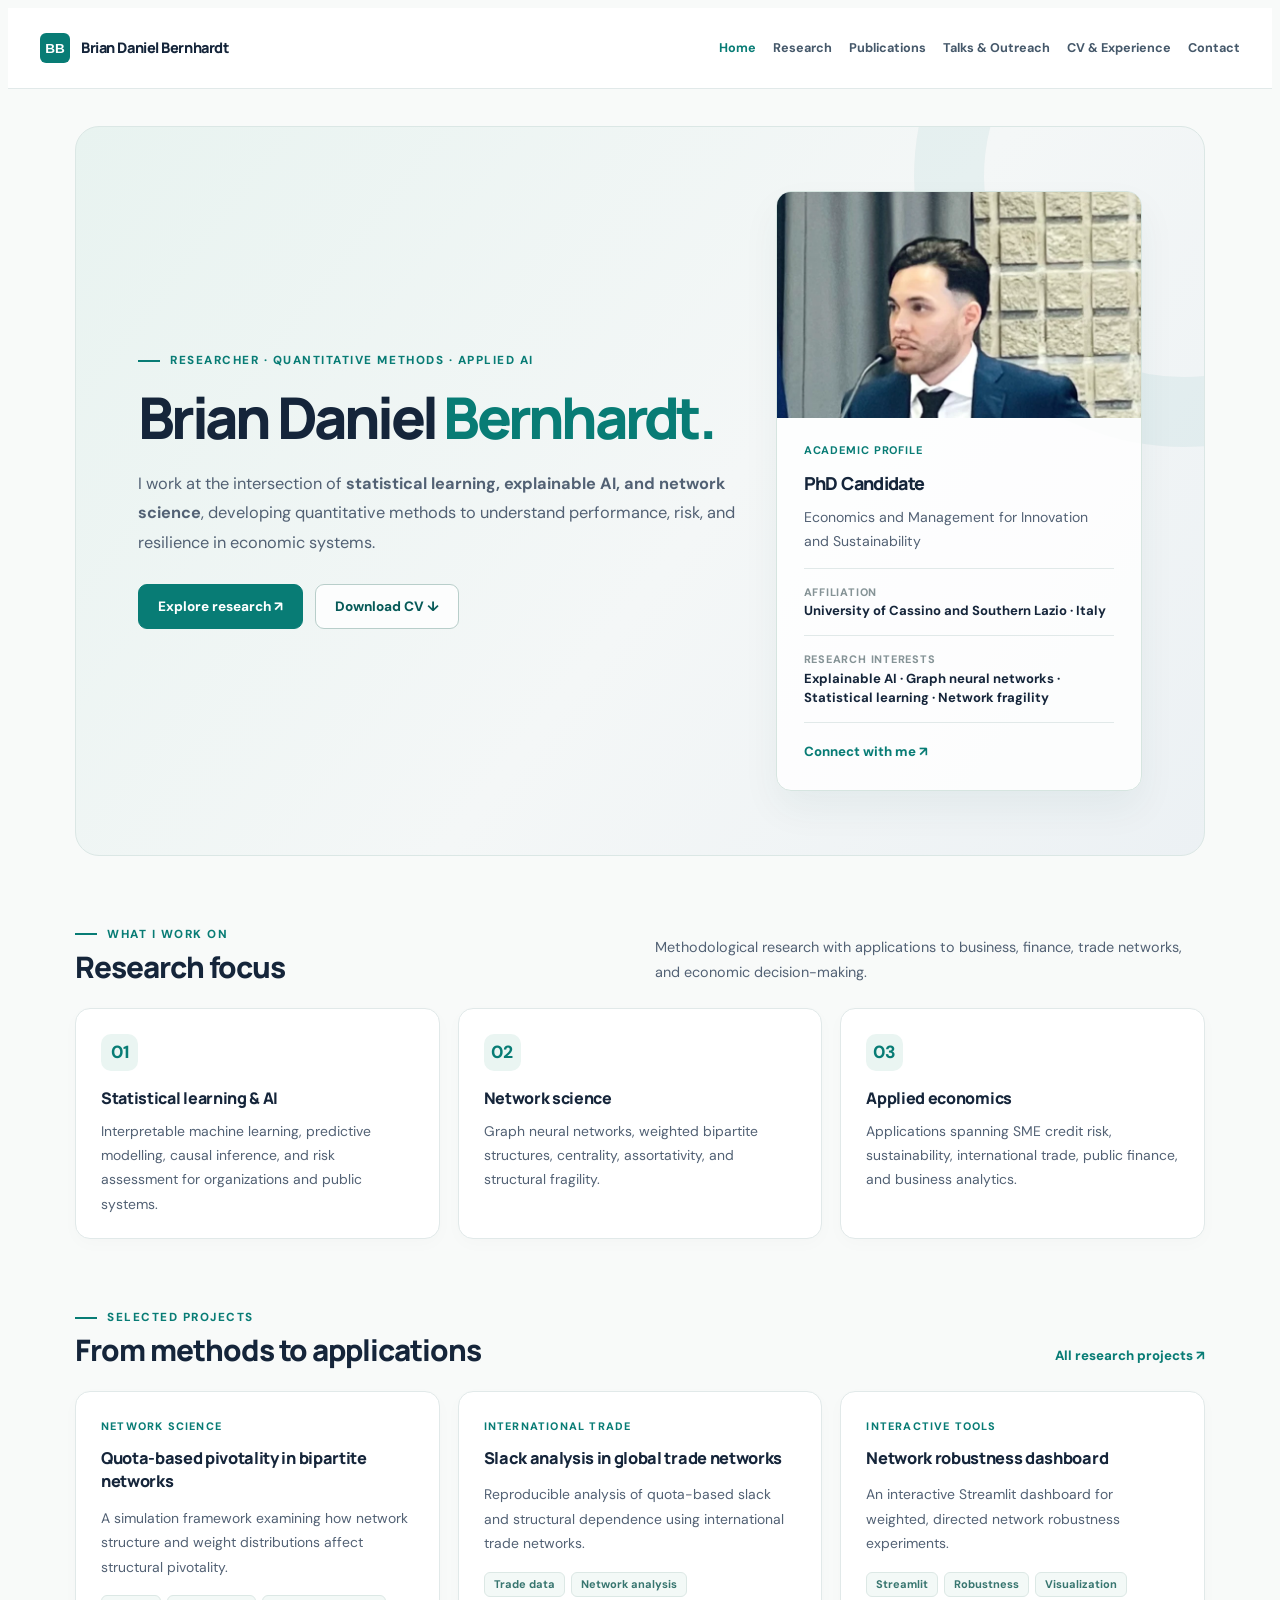
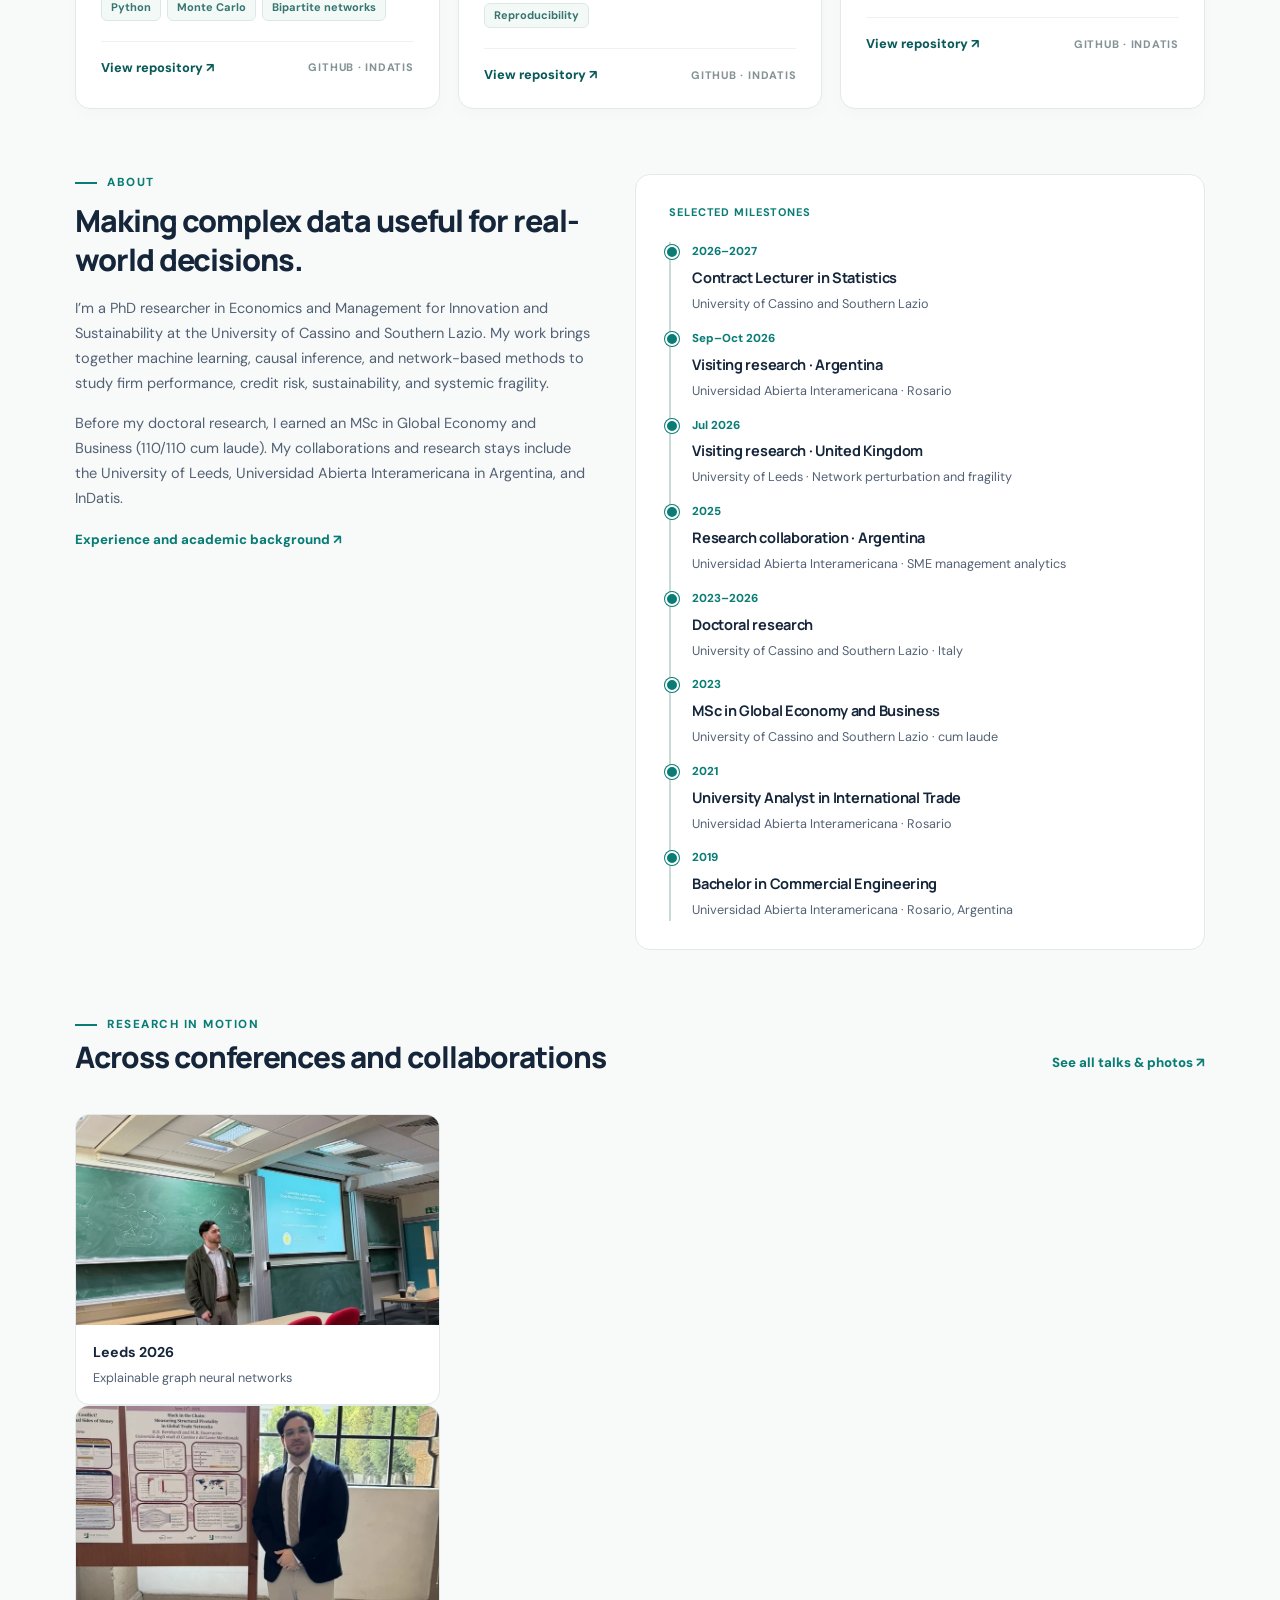
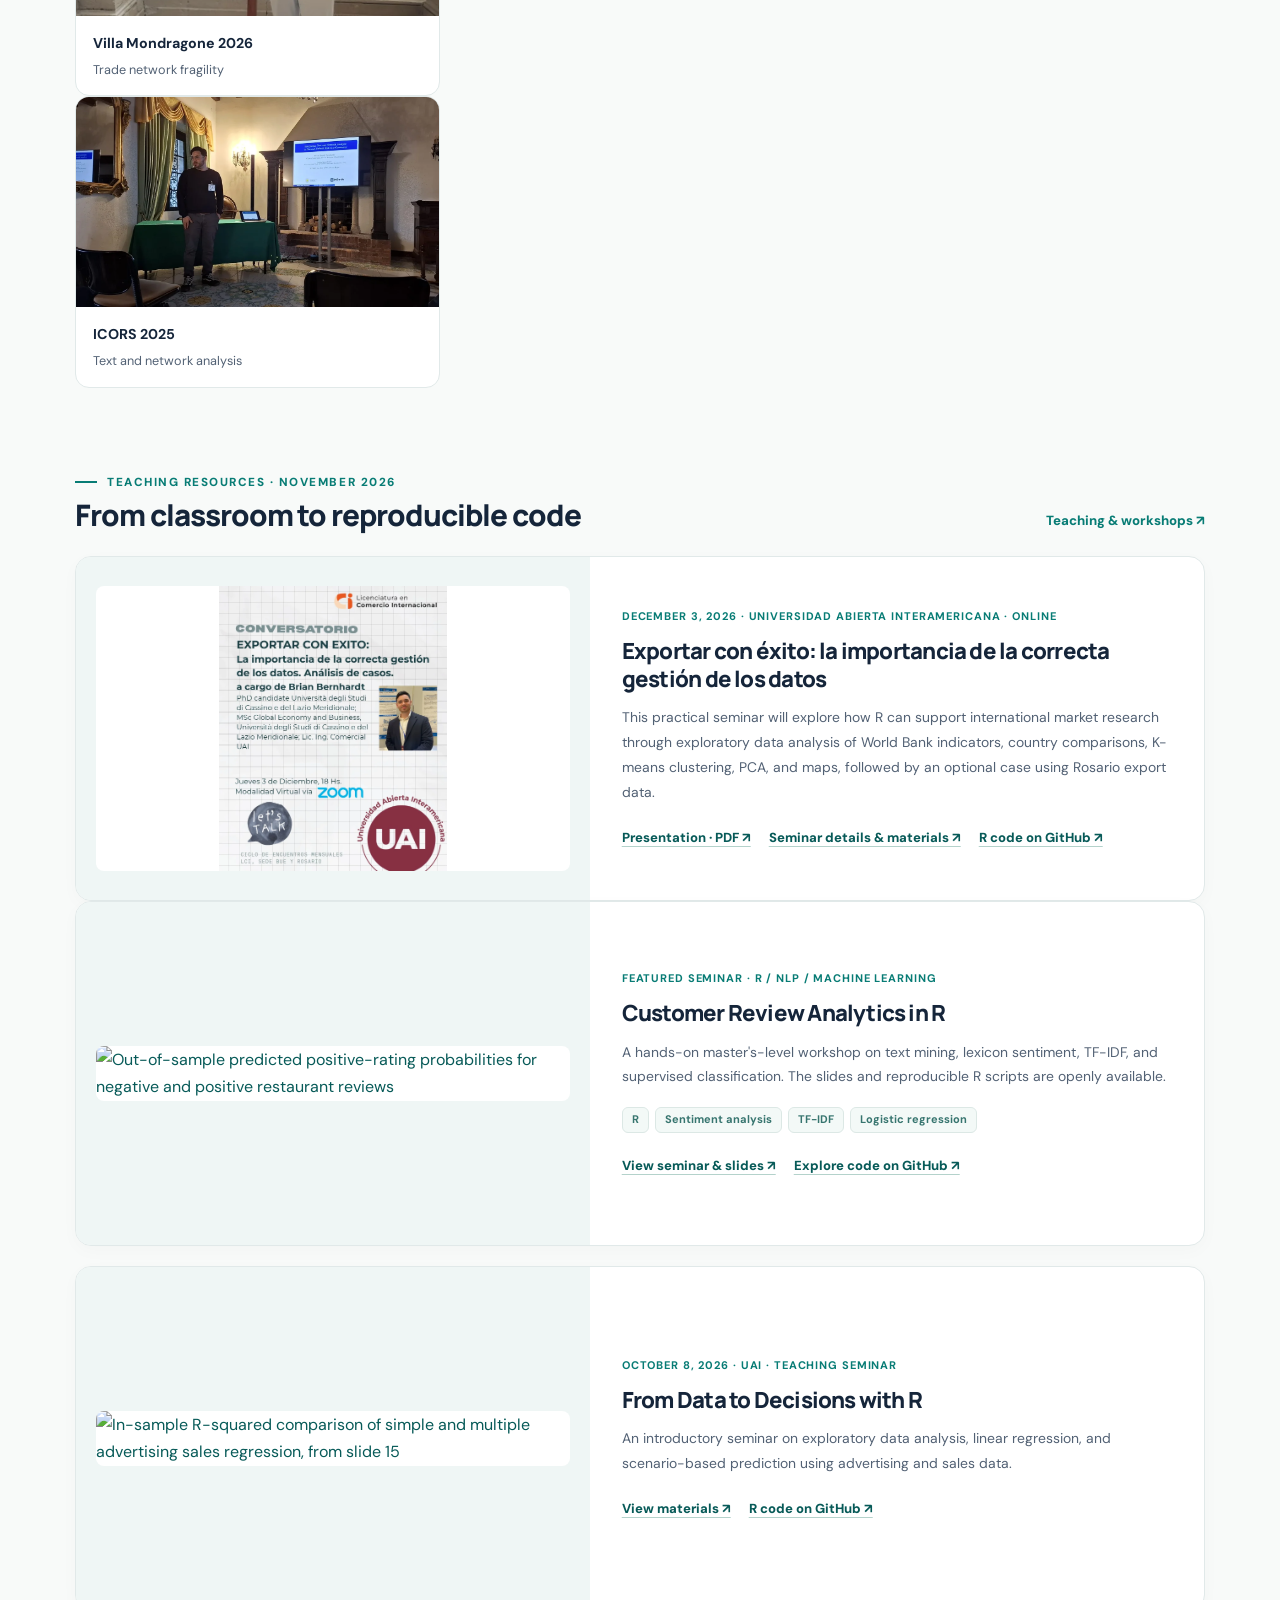
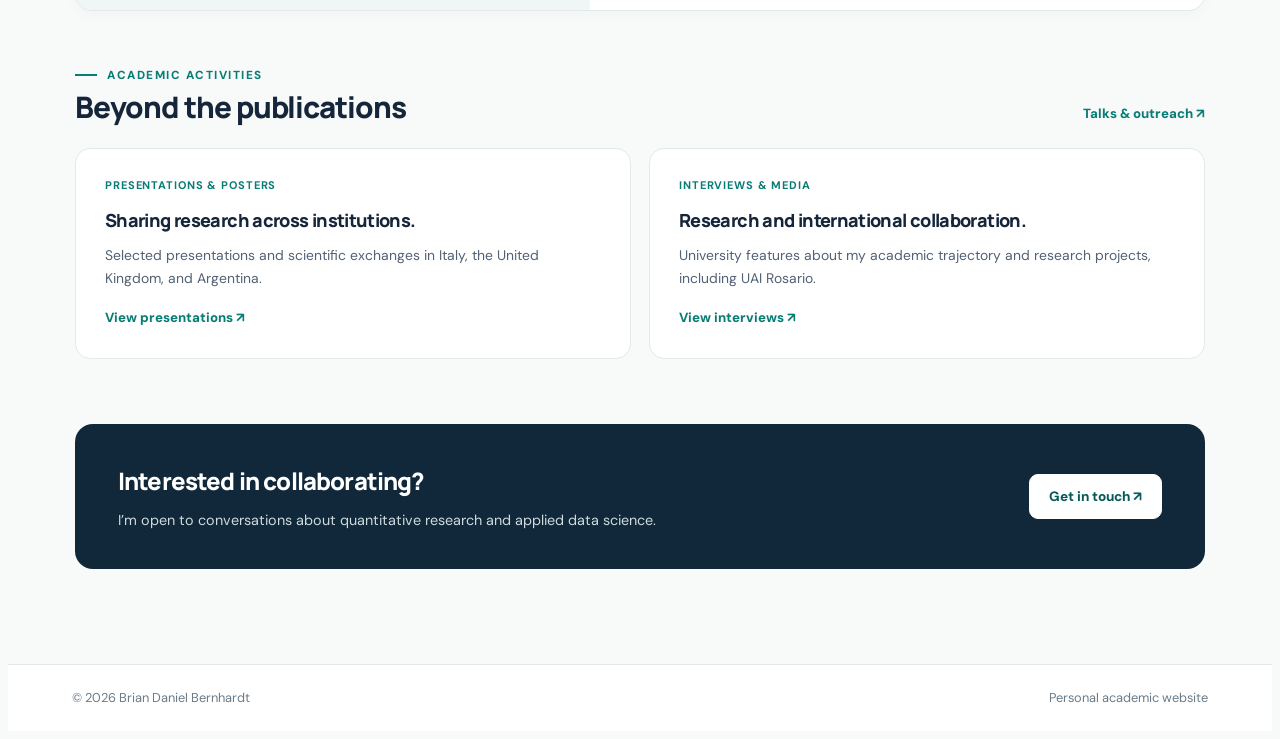
==== commit 40f1e934: "Add files via upload" ====
--- a/index.html
+++ b/index.html
@@ -320,7 +320,9 @@
       <div class="mono">December 3, 2026 · Universidad Abierta Interamericana · Online</div>
       <h3>Exportar con éxito: la importancia de la correcta gestión de los datos</h3>
       <p>This practical seminar will explore how R can support international market research through exploratory data analysis of World Bank indicators, country comparisons, K-means clustering, PCA, and maps, followed by an optional case using Rosario export data.</p>
-      <div class="seminar-links"><a href="talks.html#teaching">Seminar details &amp; materials ↗</a><a href="https://github.com/BrianDanielBernhardt/uai-exportar-con-datos-r" target="_blank" rel="noopener noreferrer">R code on GitHub ↗</a></div>
+      <div class="seminar-links">
+        <a href="https://github.com/BrianDanielBernhardt/uai-exportar-con-datos-r/blob/main/slides/Exportar_con_e%CC%81xito.pdf" target="_blank" rel="noopener noreferrer">Presentation · PDF ↗</a>
+<a href="talks.html#teaching">Seminar details &amp; materials ↗</a><a href="https://github.com/BrianDanielBernhardt/uai-exportar-con-datos-r" target="_blank" rel="noopener noreferrer">R code on GitHub ↗</a></div>
     </div>
   </div>
   <div class="seminar-showcase">
